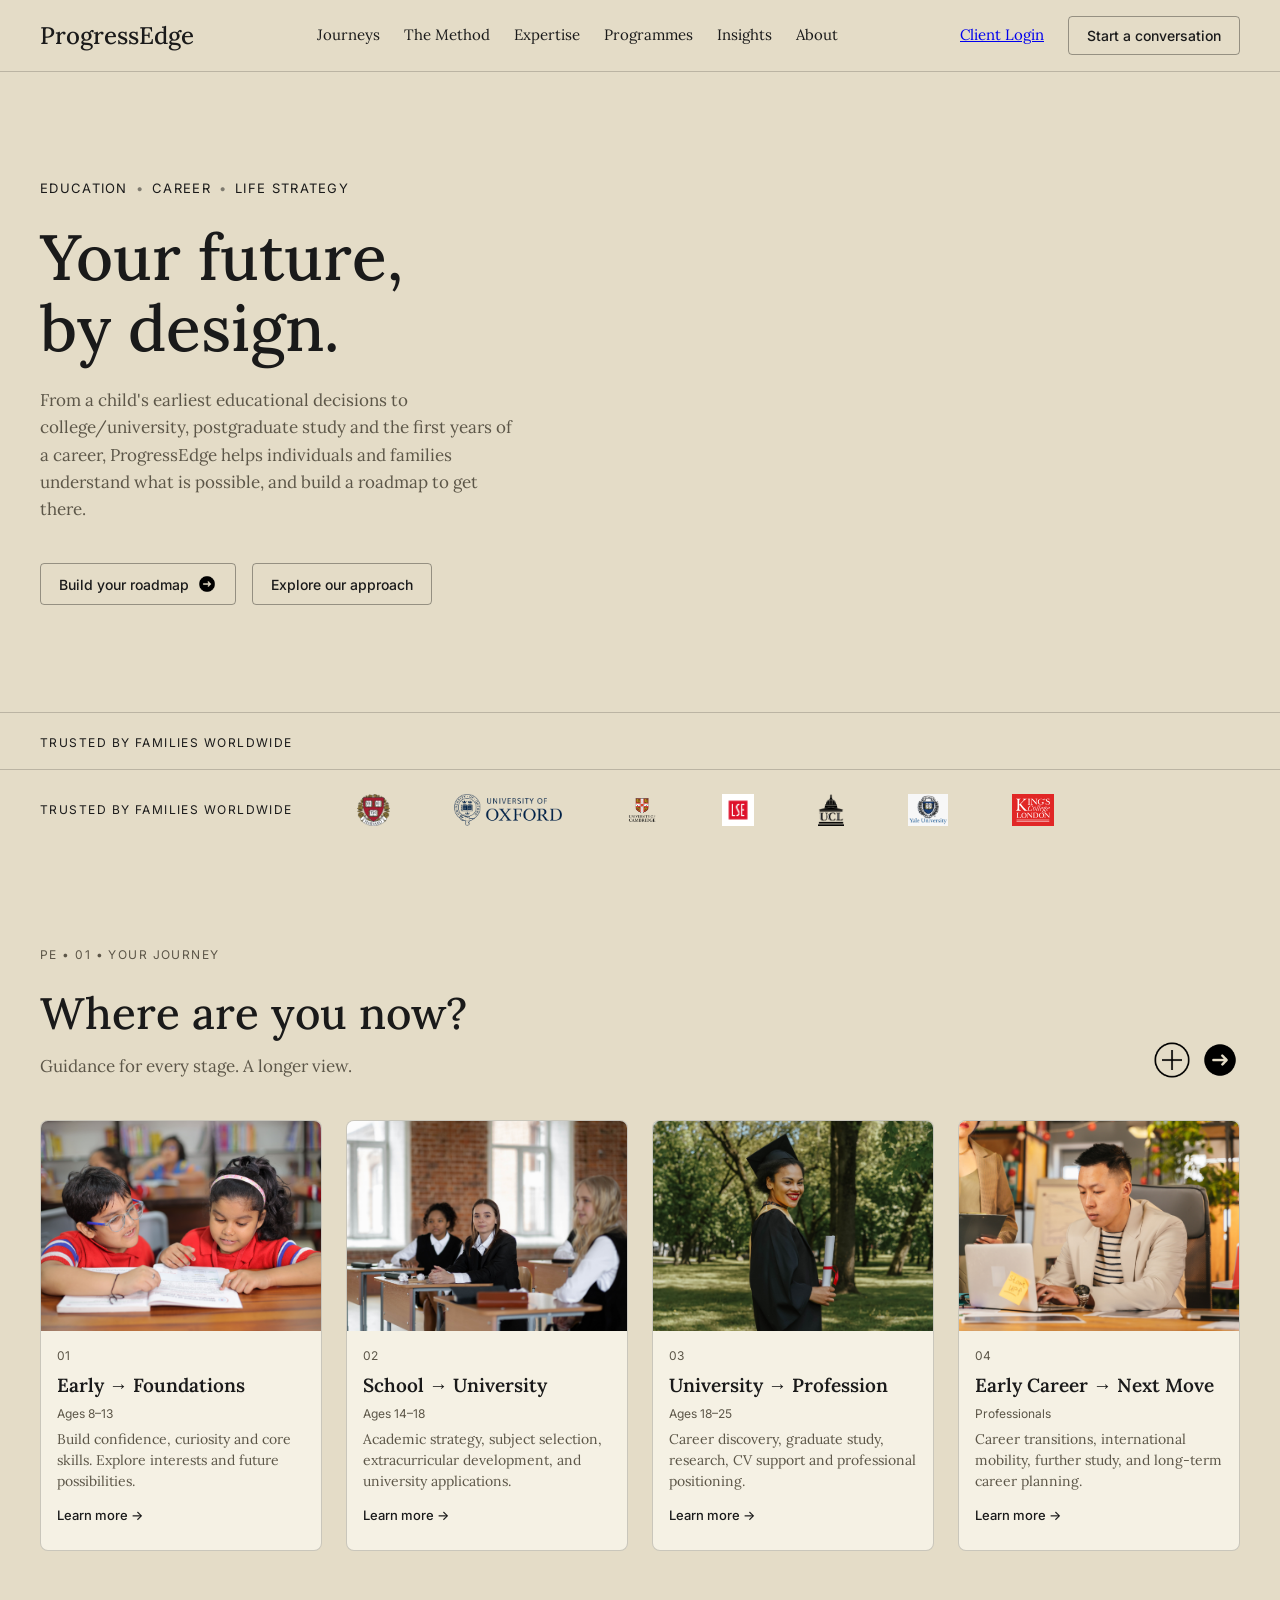
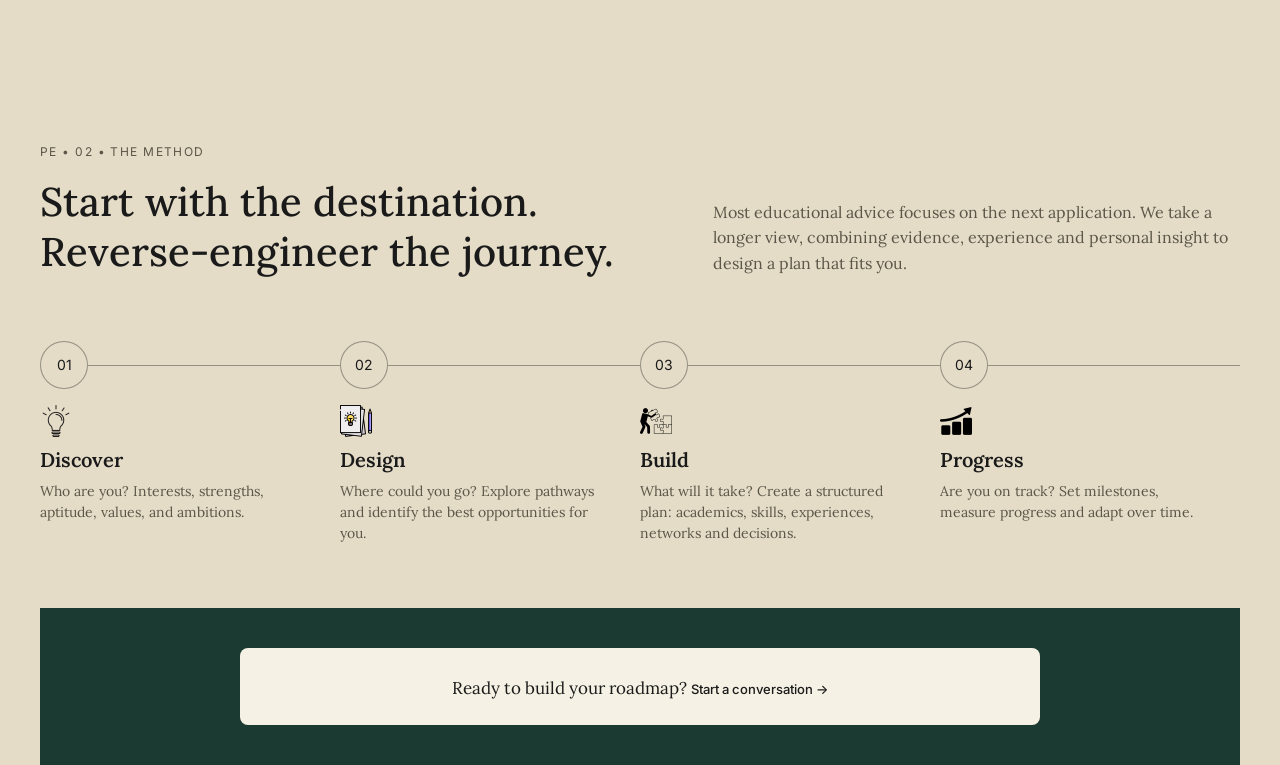
==== progressedge-site/index.html @ c58be289 "Initial commit - ProgressEdge site" ====
<!DOCTYPE html>
<html lang="en">
<head>
<meta charset="UTF-8">
<meta name="viewport" content="width=device-width, initial-scale=1.0">
<title>ProgressEdge — Your Future, By Design</title>
<link rel="preconnect" href="https://fonts.googleapis.com">
<link rel="preconnect" href="https://fonts.gstatic.com" crossorigin>
<link href="https://fonts.googleapis.com/css2?family=Lora:ital,wght@0,400;0,500;0,600;1,400&family=Inter:wght@400;500;600&display=swap" rel="stylesheet">
<link rel="stylesheet" href="css/style.css">
</head>
<body>

  <!-- NAV -->
  <header class="nav">
    <a href="index.html" class="nav__logo" style="text-decoration:none;color:inherit;">ProgressEdge</a>
    <ul class="nav__links">
      <li><a href="pages/journeys.html">Journeys</a></li>
      <li><a href="pages/the-method.html">The Method</a></li>
      <li><a href="pages/expertise.html">Expertise</a></li>
      <li><a href="pages/programmes.html">Programmes</a></li>
      <li><a href="pages/insights.html">Insights</a></li>
      <li><a href="pages/about.html">About</a></li>
    </ul>
    <div class="nav__right">
      <a href="#">Client Login</a>
      <button class="btn">Start a conversation</button>
    </div>
  </header>

  <!-- HERO -->
  <section class="hero">
    <div class="hero__content">
      <div class="hero__eyebrow">
        <span>EDUCATION</span><span class="dot">•</span>
        <span>CAREER</span><span class="dot">•</span>
        <span>LIFE STRATEGY</span>
      </div>
      <h1 class="hero__title">Your future,<br>by design.</h1>
      <p class="hero__desc">
        From a child's earliest educational decisions to college/university,
        postgraduate study and the first years of a career, ProgressEdge
        helps individuals and families understand what is possible, and
        build a roadmap to get there.
      </p>
      <div class="hero__actions">
        <button class="btn">Build your roadmap <img src="images/arrow-right.png" alt="" class="btn__arrow-icon"></button>
        <button class="btn">Explore our approach</button>
      </div>
    </div>
    <div class="hero__image"></div>
  </section>

  <div class="hero__footer">
    <span class="label">TRUSTED BY FAMILIES WORLDWIDE</span>
  </div>

  <!-- TRUSTED BY / LOGOS -->
  <section class="logos">
    <span class="label" style="white-space:nowrap;">TRUSTED BY FAMILIES WORLDWIDE</span>
    <img src="images/logos/harvard_logo.svg.webp" alt="Harvard">
    <img src="images/logos/oxford_logo.webp" alt="Oxford">
    <img src="images/logos/cambridge_logo.webp" alt="Cambridge">
    <img src="images/logos/lse_logo.jpeg" alt="LSE">
    <img src="images/logos/ucl_logo.png" alt="UCL">
    <img src="images/logos/yale_logo_transparent.png" alt="Yale">
    <img src="images/logos/kcl_logo.svg" alt="KCL">
  </section>

  <!-- JOURNEY / WHERE ARE YOU NOW -->
  <section class="journey">
    <div class="journey__header">
      <div>
        <div class="journey__eyebrow">PE • 01 • YOUR JOURNEY</div>
        <h2 class="journey__title">Where are you now?</h2>
        <p class="journey__subtitle">Guidance for every stage. A longer view.</p>
      </div>
      <div class="journey__nav-icons">
        <button class="icon-circle icon-circle--img"><img src="images/circle.png" alt="Expand"></button>
        <button class="icon-circle icon-circle--img"><img src="images/arrow-right.png" alt="Next"></button>
      </div>
    </div>

    <div class="journey__grid">
      <div class="journey-card">
        <div class="journey-card__image" style="background-image:url('images/early_stage.jpg');"></div>
        <div class="journey-card__body">
          <span class="journey-card__num">01</span>
          <div class="journey-card__title">Early → Foundations</div>
          <span class="journey-card__stage">Ages 8–13</span>
          <p class="journey-card__desc">Build confidence, curiosity and core skills. Explore interests and future possibilities.</p>
          <a href="#" class="journey-card__link">Learn more →</a>
        </div>
      </div>

      <div class="journey-card">
        <div class="journey-card__image" style="background-image:url('images/high_school_university.jpg');"></div>
        <div class="journey-card__body">
          <span class="journey-card__num">02</span>
          <div class="journey-card__title">School → University</div>
          <span class="journey-card__stage">Ages 14–18</span>
          <p class="journey-card__desc">Academic strategy, subject selection, extracurricular development, and university applications.</p>
          <a href="#" class="journey-card__link">Learn more →</a>
        </div>
      </div>

      <div class="journey-card">
        <div class="journey-card__image" style="background-image:url('images/graduate.jpg');"></div>
        <div class="journey-card__body">
          <span class="journey-card__num">03</span>
          <div class="journey-card__title">University → Profession</div>
          <span class="journey-card__stage">Ages 18–25</span>
          <p class="journey-card__desc">Career discovery, graduate study, research, CV support and professional positioning.</p>
          <a href="#" class="journey-card__link">Learn more →</a>
        </div>
      </div>

      <div class="journey-card">
        <div class="journey-card__image" style="background-image:url('images/early_professional.jpg');"></div>
        <div class="journey-card__body">
          <span class="journey-card__num">04</span>
          <div class="journey-card__title">Early Career → Next Move</div>
          <span class="journey-card__stage">Professionals</span>
          <p class="journey-card__desc">Career transitions, international mobility, further study, and long-term career planning.</p>
          <a href="#" class="journey-card__link">Learn more →</a>
        </div>
      </div>
    </div>
  </section>

  <!-- THE METHOD -->
  <section class="method">
    <div class="method__intro">
      <div>
        <div class="journey__eyebrow">PE • 02 • THE METHOD</div>
        <h2 class="method__title">Start with the destination.<br>Reverse-engineer the journey.</h2>
      </div>
      <p class="method__desc">
        Most educational advice focuses on the next application.
        We take a longer view, combining evidence, experience and
        personal insight to design a plan that fits you.
      </p>
    </div>

    <div class="method__steps">
      <div class="step-connector"></div>

      <div class="method-step">
        <div class="method-step__num">01</div>
       <img class="method-step__icon-img" src="images/discover.png" alt="Discover icon">
        <div class="method-step__title">Discover</div>
        <p class="method-step__desc">Who are you? Interests, strengths, aptitude, values, and ambitions.</p>
      </div>

      <div class="method-step">
        <div class="method-step__num">02</div>
       <img class="method-step__icon-img" src="images/design.png" alt="Design icon">
        <div class="method-step__title">Design</div>
        <p class="method-step__desc">Where could you go? Explore pathways and identify the best opportunities for you.</p>
      </div>

      <div class="method-step">
        <div class="method-step__num">03</div>
        <img class="method-step__icon-img" src="images/build.png" alt="Build icon">
        <div class="method-step__title">Build</div>
        <p class="method-step__desc">What will it take? Create a structured plan: academics, skills, experiences, networks and decisions.</p>
      </div>

      <div class="method-step">
        <div class="method-step__num">04</div>
        <img class="method-step__icon-img" src="images/progress.png" alt="Progress icon">
        <div class="method-step__title">Progress</div>
        <p class="method-step__desc">Are you on track? Set milestones, measure progress and adapt over time.</p>
      </div>
    </div>

    <div class="method__cta">
      <div class="method__cta-inner">
        Ready to build your roadmap? <a href="#" class="journey-card__link" style="justify-content:center;">Start a conversation →</a>
      </div>
    </div>
  </section>

</body>
</html>
---- progressedge-site/css/style.css ----
/* ===========================
     DESIGN SYSTEM / VARIABLES
     =========================== */
  :root {
    /* Colors */
    --color-bg: #E4DCC7;
    --color-bg-alt: #DDD3B8;
    --color-card: #F5F1E4;
    --color-text: #1A1A1A;
    --color-text-muted: #5C5648;
    --color-accent-dark: #1B3A32;
    --color-border: rgba(0, 0, 0, 0.18);
    --color-border-strong: rgba(0, 0, 0, 0.35);

    /* Typography */
    --font-serif: 'Lora', Georgia, serif;
    --font-sans: 'Inter', -apple-system, sans-serif;

    /* Spacing scale */
    --space-1: 8px;
    --space-2: 16px;
    --space-3: 24px;
    --space-4: 40px;
    --space-5: 64px;
    --space-6: 96px;

    /* Radius */
    --radius-sm: 4px;
    --radius-md: 8px;

    /* Max width */
    --container-max: 1360px;
  }

  * { box-sizing: border-box; margin: 0; padding: 0; }

  body {
    font-family: var(--font-serif);
    background: var(--color-bg);
    color: var(--color-text);
    line-height: 1.5;
  }

  img { max-width: 100%; display: block; }

  .container {
    max-width: var(--container-max);
    margin: 0 auto;
    padding: 0 var(--space-4);
  }

  .label {
    font-family: var(--font-sans);
    font-size: 12px;
    letter-spacing: 0.12em;
    text-transform: uppercase;
    color: var(--color-text);
  }

  /* ===========================
     NAV
     =========================== */
  .nav {
    display: flex;
    align-items: center;
    justify-content: space-between;
    padding: var(--space-2) var(--space-4);
    border-bottom: 1px solid var(--color-border);
  }

  .nav__logo {
    font-family: var(--font-serif);
    font-size: 24px;
    font-weight: 500;
  }

  .nav__links {
    display: flex;
    gap: var(--space-3);
    list-style: none;
    font-family: var(--font-serif);
    font-size: 15px;
  }

  .nav__links a {
    color: var(--color-text);
    text-decoration: none;
  }

  .nav__links a:hover { opacity: 0.6; }

  .nav__right {
    display: flex;
    align-items: center;
    gap: var(--space-3);
    font-family: var(--font-serif);
    font-size: 15px;
  }

  .btn {
    font-family: var(--font-sans);
    font-size: 14px;
    font-weight: 500;
    border: 1px solid var(--color-border-strong);
    background: transparent;
    padding: 10px 18px;
    border-radius: var(--radius-sm);
    cursor: pointer;
    color: var(--color-text);
    display: inline-flex;
    align-items: center;
    gap: 8px;
    white-space: nowrap;
  }

  .btn:hover { background: rgba(0,0,0,0.05); }

  .btn--icon-circle {
    width: 20px;
    height: 20px;
    border-radius: 50%;
    background: var(--color-text);
    color: var(--color-bg);
    display: inline-flex;
    align-items: center;
    justify-content: center;
    font-size: 11px;
  }

  .btn__arrow-icon {
    width: 20px;
    height: 20px;
  }

  /* ===========================
     HERO
     =========================== */
  .hero {
    display: grid;
    grid-template-columns: 1fr 1fr;
    min-height: 640px;
  }

  .hero__content {
    padding: var(--space-5) var(--space-4);
    display: flex;
    flex-direction: column;
    justify-content: center;
    gap: var(--space-3);
  }

  .hero__eyebrow {
    display: flex;
    gap: var(--space-1);
    align-items: center;
    font-family: var(--font-sans);
    font-size: 13px;
    letter-spacing: 0.1em;
    text-transform: uppercase;
  }

  .hero__eyebrow .dot { opacity: 0.5; }

  .hero__title {
    font-size: clamp(40px, 5vw, 72px);
    font-weight: 500;
    line-height: 1.1;
  }

  .hero__desc {
    font-family: var(--font-serif);
    font-size: 17px;
    color: var(--color-text-muted);
    max-width: 480px;
    line-height: 1.6;
  }

  .hero__actions {
    display: flex;
    gap: var(--space-2);
    margin-top: var(--space-2);
  }

  .hero__image {
    background-size: cover;
    background-position: center;
    background-image: url('images/homepage_img.jpg');
  }

  .hero__footer {
    border-top: 1px solid var(--color-border);
    padding: var(--space-2) var(--space-4);
  }

  /* ===========================
     TRUSTED BY / LOGOS
     =========================== */
  .logos {
    border-top: 1px solid var(--color-border);
    padding: var(--space-3) var(--space-4);
    display: flex;
    align-items: center;
    gap: var(--space-5);
    flex-wrap: wrap;
  }

  .logos img {
    height: 32px;
    width: auto;
    object-fit: contain;
  }

  /* ===========================
     JOURNEY SECTION
     =========================== */
  .journey {
    padding: var(--space-6) var(--space-4);
  }

  .journey__header {
    display: flex;
    justify-content: space-between;
    align-items: flex-end;
    margin-bottom: var(--space-4);
    gap: var(--space-3);
    flex-wrap: wrap;
  }

  .journey__eyebrow {
    font-family: var(--font-sans);
    font-size: 12px;
    letter-spacing: 0.12em;
    text-transform: uppercase;
    color: var(--color-text-muted);
    margin-bottom: var(--space-2);
  }

  .journey__title {
    font-size: clamp(32px, 4vw, 44px);
    font-weight: 500;
  }

  .journey__subtitle {
    font-size: 17px;
    color: var(--color-text-muted);
    margin-top: var(--space-1);
  }

  .journey__nav-icons {
    display: flex;
    gap: var(--space-1);
  }

  .icon-circle {
    width: 40px;
    height: 40px;
    border-radius: 50%;
    border: 1px solid var(--color-border-strong);
    display: flex;
    align-items: center;
    justify-content: center;
    cursor: pointer;
    font-size: 16px;
    background: transparent;
  }

  .icon-circle:hover { background: rgba(0,0,0,0.05); }

  .icon-circle--img {
    border: none;
    padding: 0;
  }

  .icon-circle--img img {
    width: 40px;
    height: 40px;
  }

  .journey__grid {
    display: grid;
    grid-template-columns: repeat(4, 1fr);
    gap: var(--space-3);
  }

  .journey-card {
    background: var(--color-card);
    border: 1px solid var(--color-border);
    border-radius: var(--radius-md);
    overflow: hidden;
    display: flex;
    flex-direction: column;
  }

  .journey-card__image {
    aspect-ratio: 4/3;
    background-size: cover;
    background-position: center;
  }

  .journey-card__body {
    padding: var(--space-2) var(--space-2) var(--space-3);
    display: flex;
    flex-direction: column;
    gap: 6px;
    flex: 1;
  }

  .journey-card__num {
    font-family: var(--font-sans);
    font-size: 12px;
    color: var(--color-text-muted);
  }

  .journey-card__title {
    font-size: 19px;
    font-weight: 600;
    display: flex;
    align-items: center;
    gap: 8px;
    flex-wrap: wrap;
  }

  .journey-card__stage {
    font-family: var(--font-sans);
    font-size: 12px;
    color: var(--color-text-muted);
  }

  .journey-card__desc {
    font-family: var(--font-serif);
    font-size: 14px;
    color: var(--color-text-muted);
    line-height: 1.5;
    flex: 1;
  }

  .journey-card__link {
    font-family: var(--font-sans);
    font-size: 13px;
    font-weight: 500;
    display: inline-flex;
    align-items: center;
    gap: 6px;
    color: var(--color-text);
    text-decoration: none;
    margin-top: var(--space-1);
  }

  @media (max-width: 1000px) {
    .journey__grid { grid-template-columns: repeat(2, 1fr); }
  }

  @media (max-width: 800px) {
    .hero { grid-template-columns: 1fr; }
    .hero__image { min-height: 320px; }
    .nav__links { display: none; }
    .journey__grid { grid-template-columns: 1fr; }
    .logos { gap: var(--space-3); }
    .method__intro { grid-template-columns: 1fr; }
    .method__steps { grid-template-columns: 1fr; gap: var(--space-4); }
    .method__steps .step-connector { display: none; }
  }

  /* ===========================
     METHOD SECTION
     =========================== */
  .method {
    padding: var(--space-6) var(--space-4) 0;
  }

  .method__intro {
    display: grid;
    grid-template-columns: 1.2fr 1fr;
    gap: var(--space-4);
    align-items: end;
    margin-bottom: var(--space-5);
  }

  .method__title {
    font-size: clamp(28px, 3.5vw, 40px);
    font-weight: 500;
    line-height: 1.25;
  }

  .method__desc {
    font-family: var(--font-serif);
    font-size: 16px;
    color: var(--color-text-muted);
    line-height: 1.6;
  }

  .method__steps {
    display: grid;
    grid-template-columns: repeat(4, 1fr);
    position: relative;
  }

  .method-step {
    position: relative;
    padding-right: var(--space-3);
  }

  .step-connector {
    position: absolute;
    top: 24px;
    left: 48px;
    right: 0;
    height: 1px;
    background: var(--color-border-strong);
  }

  .method-step__num {
    width: 48px;
    height: 48px;
    border-radius: 50%;
    border: 1px solid var(--color-border-strong);
    display: flex;
    align-items: center;
    justify-content: center;
    font-family: var(--font-sans);
    font-size: 14px;
    background: var(--color-bg);
    position: relative;
    z-index: 1;
  }

  .method-step__icon {
    font-size: 28px;
    margin: var(--space-2) 0 var(--space-1);
  }

  .method-step__icon-img {
    width: 32px;
    height: 32px;
    object-fit: contain;
    margin: var(--space-2) 0 var(--space-1);
  }

  .method-step__title {
    font-size: 20px;
    font-weight: 600;
    margin-bottom: 6px;
  }

  .method-step__desc {
    font-family: var(--font-serif);
    font-size: 14px;
    color: var(--color-text-muted);
    line-height: 1.5;
  }

  .method__cta {
    background: var(--color-accent-dark);
    margin-top: var(--space-5);
    padding: var(--space-4);
    display: flex;
    justify-content: center;
  }

  .method__cta-inner {
    background: var(--color-card);
    max-width: 800px;
    width: 100%;
    padding: var(--space-3) var(--space-4);
    border-radius: var(--radius-md);
    text-align: center;
    font-family: var(--font-serif);
    font-size: 17px;
  }
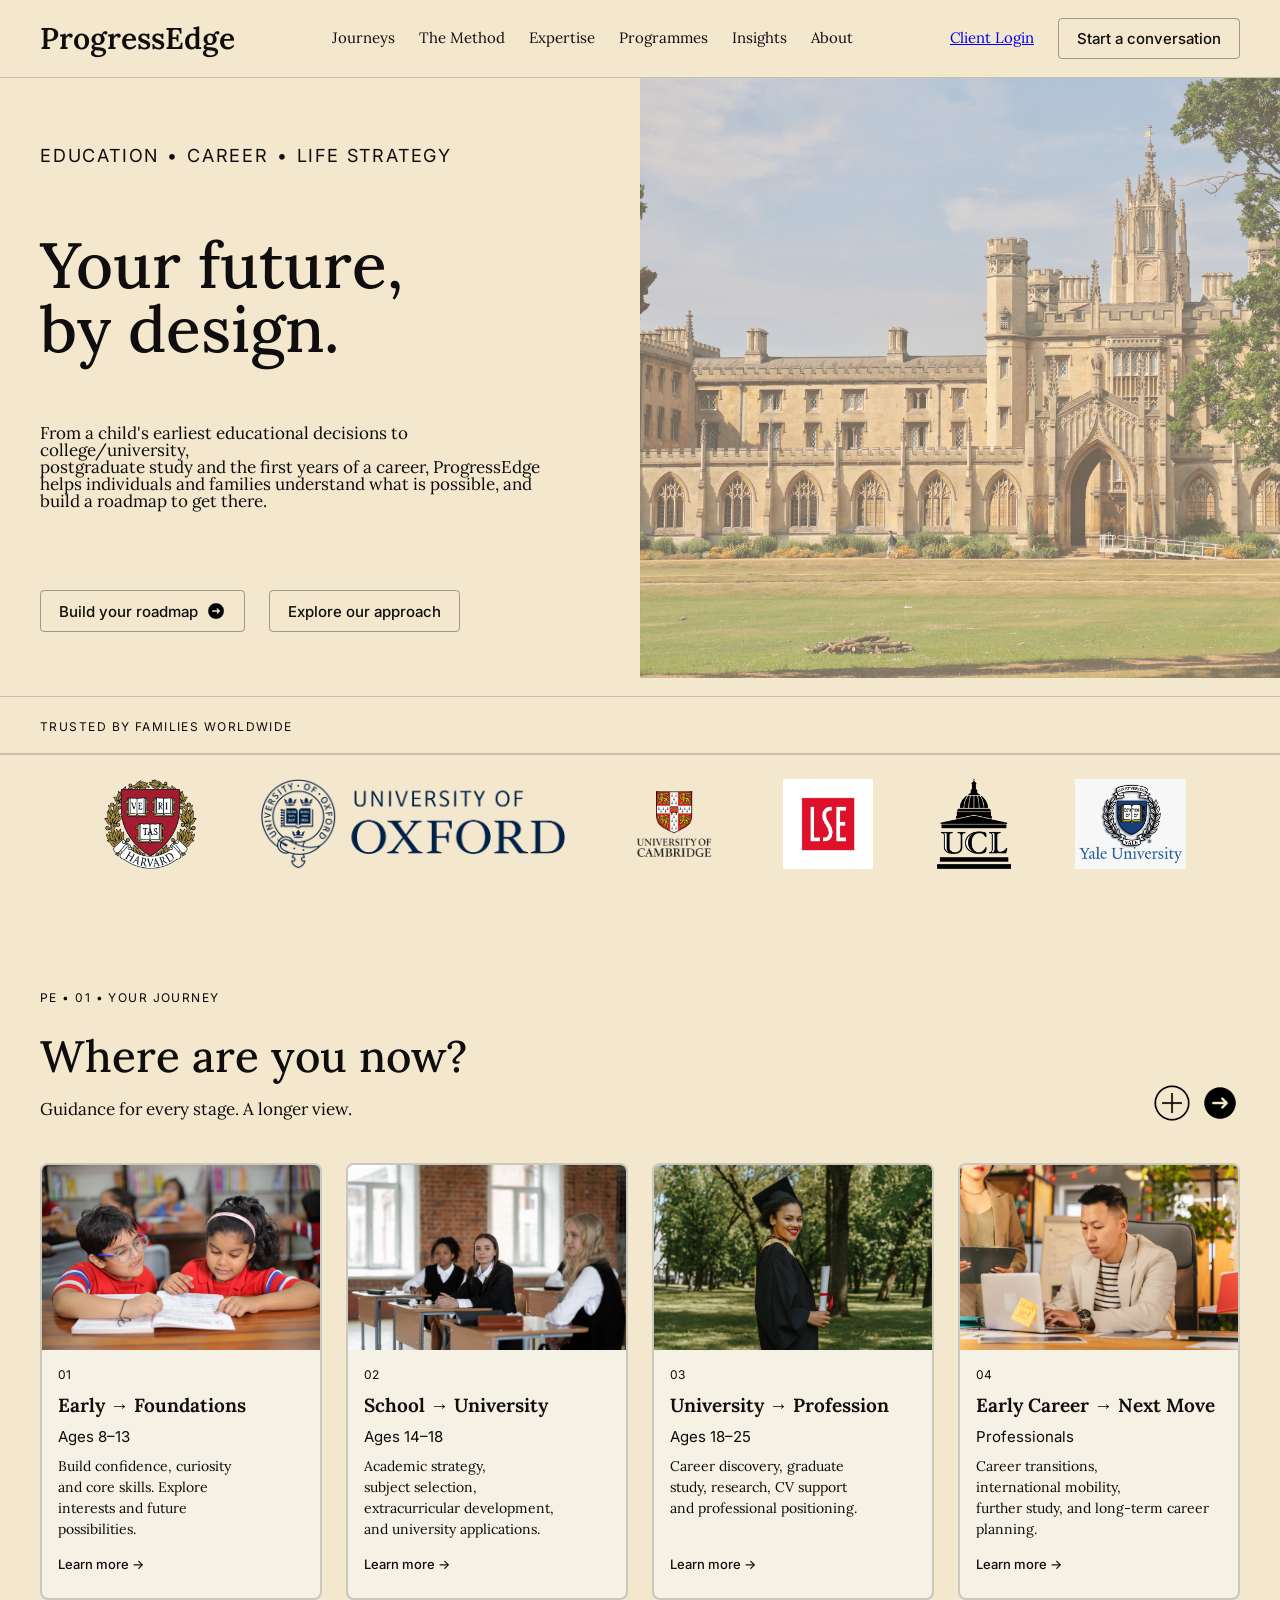
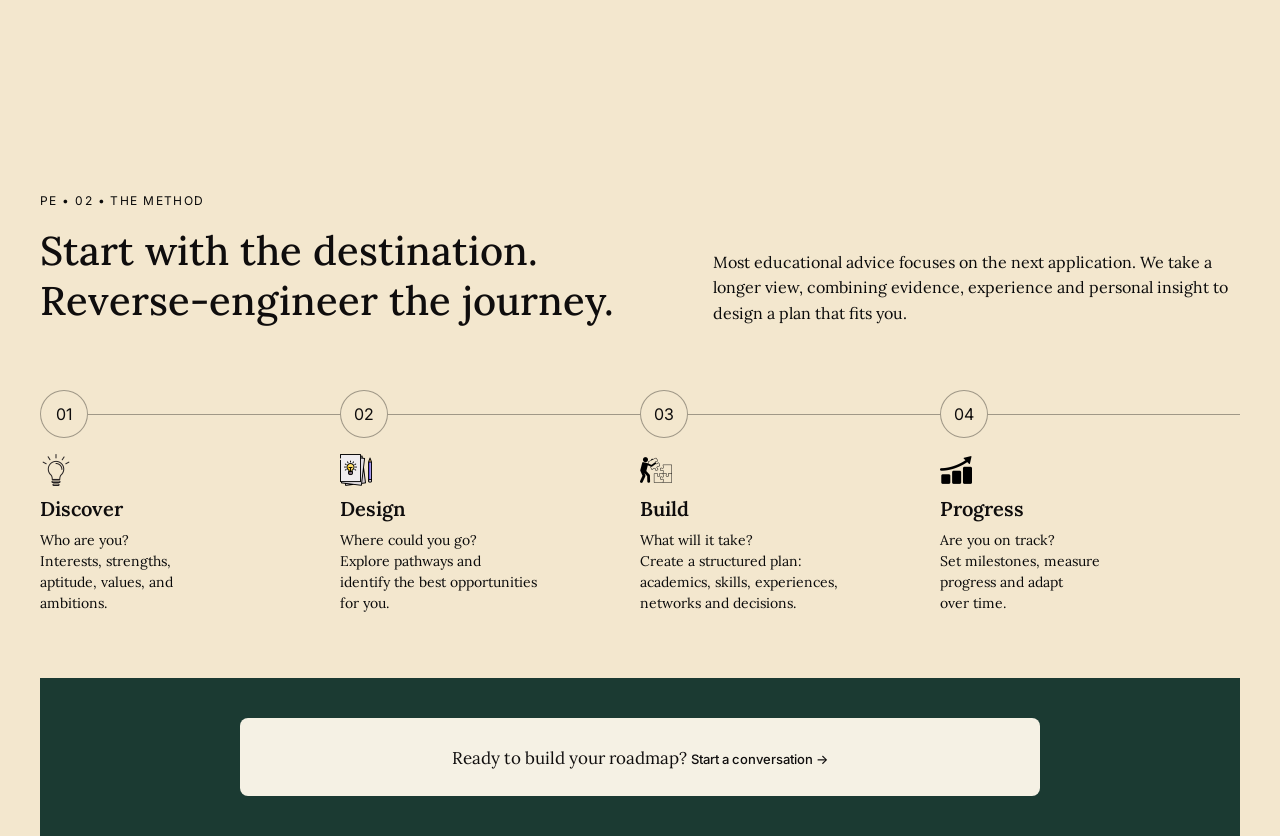
==== commit d3fe3a4b: "Fixed hero image and other updates" ====
--- a/progressedge-site/index.html
+++ b/progressedge-site/index.html
@@ -11,7 +11,6 @@
 </head>
 <body>
 
-  <!-- NAV -->
   <header class="nav">
     <a href="index.html" class="nav__logo" style="text-decoration:none;color:inherit;">ProgressEdge</a>
     <ul class="nav__links">
@@ -28,7 +27,6 @@
     </div>
   </header>
 
-  <!-- HERO -->
   <section class="hero">
     <div class="hero__content">
       <div class="hero__eyebrow">
@@ -38,9 +36,9 @@
       </div>
       <h1 class="hero__title">Your future,<br>by design.</h1>
       <p class="hero__desc">
-        From a child's earliest educational decisions to college/university,
-        postgraduate study and the first years of a career, ProgressEdge
-        helps individuals and families understand what is possible, and
+        From a child's earliest educational decisions to college/university,<br>
+        postgraduate study and the first years of a career, ProgressEdge <br>
+        helps individuals and families understand what is possible, and <br>
         build a roadmap to get there.
       </p>
       <div class="hero__actions">
@@ -55,19 +53,16 @@
     <span class="label">TRUSTED BY FAMILIES WORLDWIDE</span>
   </div>
 
-  <!-- TRUSTED BY / LOGOS -->
   <section class="logos">
-    <span class="label" style="white-space:nowrap;">TRUSTED BY FAMILIES WORLDWIDE</span>
+    <span class="label" style="white-space:nowrap;"></span>
     <img src="images/logos/harvard_logo.svg.webp" alt="Harvard">
     <img src="images/logos/oxford_logo.webp" alt="Oxford">
     <img src="images/logos/cambridge_logo.webp" alt="Cambridge">
     <img src="images/logos/lse_logo.jpeg" alt="LSE">
     <img src="images/logos/ucl_logo.png" alt="UCL">
     <img src="images/logos/yale_logo_transparent.png" alt="Yale">
-    <img src="images/logos/kcl_logo.svg" alt="KCL">
   </section>
 
-  <!-- JOURNEY / WHERE ARE YOU NOW -->
   <section class="journey">
     <div class="journey__header">
       <div>
@@ -88,7 +83,7 @@
           <span class="journey-card__num">01</span>
           <div class="journey-card__title">Early → Foundations</div>
           <span class="journey-card__stage">Ages 8–13</span>
-          <p class="journey-card__desc">Build confidence, curiosity and core skills. Explore interests and future possibilities.</p>
+          <p class="journey-card__desc">Build confidence, curiosity <br> and core skills. Explore <br> interests and future <br> possibilities.</p>
           <a href="#" class="journey-card__link">Learn more →</a>
         </div>
       </div>
@@ -99,7 +94,7 @@
           <span class="journey-card__num">02</span>
           <div class="journey-card__title">School → University</div>
           <span class="journey-card__stage">Ages 14–18</span>
-          <p class="journey-card__desc">Academic strategy, subject selection, extracurricular development, and university applications.</p>
+          <p class="journey-card__desc">Academic strategy, <br> subject selection, <br> extracurricular development, <br> and university applications.</p>
           <a href="#" class="journey-card__link">Learn more →</a>
         </div>
       </div>
@@ -110,7 +105,7 @@
           <span class="journey-card__num">03</span>
           <div class="journey-card__title">University → Profession</div>
           <span class="journey-card__stage">Ages 18–25</span>
-          <p class="journey-card__desc">Career discovery, graduate study, research, CV support and professional positioning.</p>
+          <p class="journey-card__desc">Career discovery, graduate <br> study, research, CV support <br> and professional positioning.</p>
           <a href="#" class="journey-card__link">Learn more →</a>
         </div>
       </div>
@@ -121,14 +116,14 @@
           <span class="journey-card__num">04</span>
           <div class="journey-card__title">Early Career → Next Move</div>
           <span class="journey-card__stage">Professionals</span>
-          <p class="journey-card__desc">Career transitions, international mobility, further study, and long-term career planning.</p>
+          <p class="journey-card__desc">Career transitions, <br> international mobility, <br> further study, and long-term career <br> planning.</p>
           <a href="#" class="journey-card__link">Learn more →</a>
         </div>
       </div>
     </div>
   </section>
 
-  <!-- THE METHOD -->
+  
   <section class="method">
     <div class="method__intro">
       <div>
@@ -149,28 +144,28 @@
         <div class="method-step__num">01</div>
        <img class="method-step__icon-img" src="images/discover.png" alt="Discover icon">
         <div class="method-step__title">Discover</div>
-        <p class="method-step__desc">Who are you? Interests, strengths, aptitude, values, and ambitions.</p>
+        <p class="method-step__desc">Who are you?<br> Interests, strengths,<br> aptitude, values, and <br> ambitions.</p>
       </div>
 
       <div class="method-step">
         <div class="method-step__num">02</div>
        <img class="method-step__icon-img" src="images/design.png" alt="Design icon">
         <div class="method-step__title">Design</div>
-        <p class="method-step__desc">Where could you go? Explore pathways and identify the best opportunities for you.</p>
+        <p class="method-step__desc">Where could you go? <br> Explore pathways and <br> identify the best opportunities <br> for you.</p>
       </div>
 
       <div class="method-step">
         <div class="method-step__num">03</div>
         <img class="method-step__icon-img" src="images/build.png" alt="Build icon">
         <div class="method-step__title">Build</div>
-        <p class="method-step__desc">What will it take? Create a structured plan: academics, skills, experiences, networks and decisions.</p>
+        <p class="method-step__desc">What will it take? <br> Create a structured plan: <br> academics, skills, experiences, <br> networks and decisions.</p>
       </div>
 
       <div class="method-step">
         <div class="method-step__num">04</div>
         <img class="method-step__icon-img" src="images/progress.png" alt="Progress icon">
         <div class="method-step__title">Progress</div>
-        <p class="method-step__desc">Are you on track? Set milestones, measure progress and adapt over time.</p>
+        <p class="method-step__desc">Are you on track? <br> Set milestones, measure <br> progress and adapt <br> over time.</p>
       </div>
     </div>
 
--- a/progressedge-site/css/style.css
+++ b/progressedge-site/css/style.css
@@ -3,14 +3,14 @@
      =========================== */
   :root {
     /* Colors */
-    --color-bg: #E4DCC7;
-    --color-bg-alt: #DDD3B8;
+    --color-bg: #f3e7ce;
+    --color-bg-alt: #f3e7ce;
     --color-card: #F5F1E4;
-    --color-text: #1A1A1A;
-    --color-text-muted: #5C5648;
+    --color-text: #0f0d0d;
+    --color-text-muted: #0a0a0a;
     --color-accent-dark: #1B3A32;
-    --color-border: rgba(0, 0, 0, 0.18);
-    --color-border-strong: rgba(0, 0, 0, 0.35);
+    --color-border: rgba(7, 7, 7, 0.18);
+    --color-border-strong: rgba(5, 5, 5, 0.35);
 
     /* Typography */
     --font-serif: 'Lora', Georgia, serif;
@@ -70,8 +70,8 @@
 
   .nav__logo {
     font-family: var(--font-serif);
-    font-size: 24px;
-    font-weight: 500;
+    font-size: 30px;
+    font-weight: 600;
   }
 
   .nav__links {
@@ -87,7 +87,7 @@
     text-decoration: none;
   }
 
-  .nav__links a:hover { opacity: 0.6; }
+  .nav__links a:hover { opacity: 0.8; }
 
   .nav__right {
     display: flex;
@@ -99,7 +99,7 @@
 
   .btn {
     font-family: var(--font-sans);
-    font-size: 14px;
+    font-size:15px;
     font-weight: 500;
     border: 1px solid var(--color-border-strong);
     background: transparent;
@@ -113,7 +113,7 @@
     white-space: nowrap;
   }
 
-  .btn:hover { background: rgba(0,0,0,0.05); }
+  .btn:hover { background: rgba(8, 8, 8, 0.05); }
 
   .btn--icon-circle {
     width: 20px;
@@ -138,15 +138,16 @@
   .hero {
     display: grid;
     grid-template-columns: 1fr 1fr;
-    min-height: 640px;
+    min-height: 500px;
+    
   }
 
   .hero__content {
     padding: var(--space-5) var(--space-4);
     display: flex;
     flex-direction: column;
-    justify-content: center;
-    gap: var(--space-3);
+    justify-content: left;
+    gap: var(--space-5);
   }
 
   .hero__eyebrow {
@@ -154,49 +155,56 @@
     gap: var(--space-1);
     align-items: center;
     font-family: var(--font-sans);
-    font-size: 13px;
+    font-size: 18px;
     letter-spacing: 0.1em;
     text-transform: uppercase;
   }
 
-  .hero__eyebrow .dot { opacity: 0.5; }
+  .hero__eyebrow .dot { opacity: 1.2; }
+  
 
   .hero__title {
     font-size: clamp(40px, 5vw, 72px);
     font-weight: 500;
-    line-height: 1.1;
+    line-height: 1.0;
+    width: fit-content;
   }
 
   .hero__desc {
     font-family: var(--font-serif);
     font-size: 17px;
     color: var(--color-text-muted);
-    max-width: 480px;
-    line-height: 1.6;
+    max-width: 500px;
+    line-height: 1.0;
   }
 
   .hero__actions {
     display: flex;
-    gap: var(--space-2);
+    gap: var(--space-3);
     margin-top: var(--space-2);
   }
 
   .hero__image {
     background-size: cover;
-    background-position: center;
-    background-image: url('images/homepage_img.jpg');
+    background-position: left;
+    background-image: url(../images/homepage_img.jpg);
+    opacity: 0.6;
+    height: 600px;
+    width: 100%;
+    
   }
 
   .hero__footer {
     border-top: 1px solid var(--color-border);
     padding: var(--space-2) var(--space-4);
+
   }
 
   /* ===========================
      TRUSTED BY / LOGOS
      =========================== */
   .logos {
-    border-top: 1px solid var(--color-border);
+    border-top: 2px solid var(--color-border);
     padding: var(--space-3) var(--space-4);
     display: flex;
     align-items: center;
@@ -205,9 +213,10 @@
   }
 
   .logos img {
-    height: 32px;
+    height: 90px;
     width: auto;
     object-fit: contain;
+
   }
 
   /* ===========================
@@ -255,7 +264,7 @@
     width: 40px;
     height: 40px;
     border-radius: 50%;
-    border: 1px solid var(--color-border-strong);
+    border: 3px solid var(--color-border-strong);
     display: flex;
     align-items: center;
     justify-content: center;
@@ -284,7 +293,7 @@
 
   .journey-card {
     background: var(--color-card);
-    border: 1px solid var(--color-border);
+    border: 2px solid var(--color-border);
     border-radius: var(--radius-md);
     overflow: hidden;
     display: flex;
@@ -292,7 +301,7 @@
   }
 
   .journey-card__image {
-    aspect-ratio: 4/3;
+    aspect-ratio: 3/2;
     background-size: cover;
     background-position: center;
   }
@@ -301,7 +310,7 @@
     padding: var(--space-2) var(--space-2) var(--space-3);
     display: flex;
     flex-direction: column;
-    gap: 6px;
+    gap: 7px;
     flex: 1;
   }
 
@@ -313,7 +322,7 @@
 
   .journey-card__title {
     font-size: 19px;
-    font-weight: 600;
+    font-weight: 650;
     display: flex;
     align-items: center;
     gap: 8px;
@@ -322,7 +331,7 @@
 
   .journey-card__stage {
     font-family: var(--font-sans);
-    font-size: 12px;
+    font-size: 15px;
     color: var(--color-text-muted);
   }
 
@@ -412,13 +421,13 @@
   .method-step__num {
     width: 48px;
     height: 48px;
-    border-radius: 50%;
+    border-radius: 60%;
     border: 1px solid var(--color-border-strong);
     display: flex;
     align-items: center;
     justify-content: center;
     font-family: var(--font-sans);
-    font-size: 14px;
+    font-size: 16px;
     background: var(--color-bg);
     position: relative;
     z-index: 1;
@@ -455,13 +464,14 @@
     padding: var(--space-4);
     display: flex;
     justify-content: center;
+    size-adjust: var(--color-accent-dark);
   }
 
   .method__cta-inner {
     background: var(--color-card);
     max-width: 800px;
     width: 100%;
-    padding: var(--space-3) var(--space-4);
+    padding: var(--space-3) var(--space-6);
     border-radius: var(--radius-md);
     text-align: center;
     font-family: var(--font-serif);
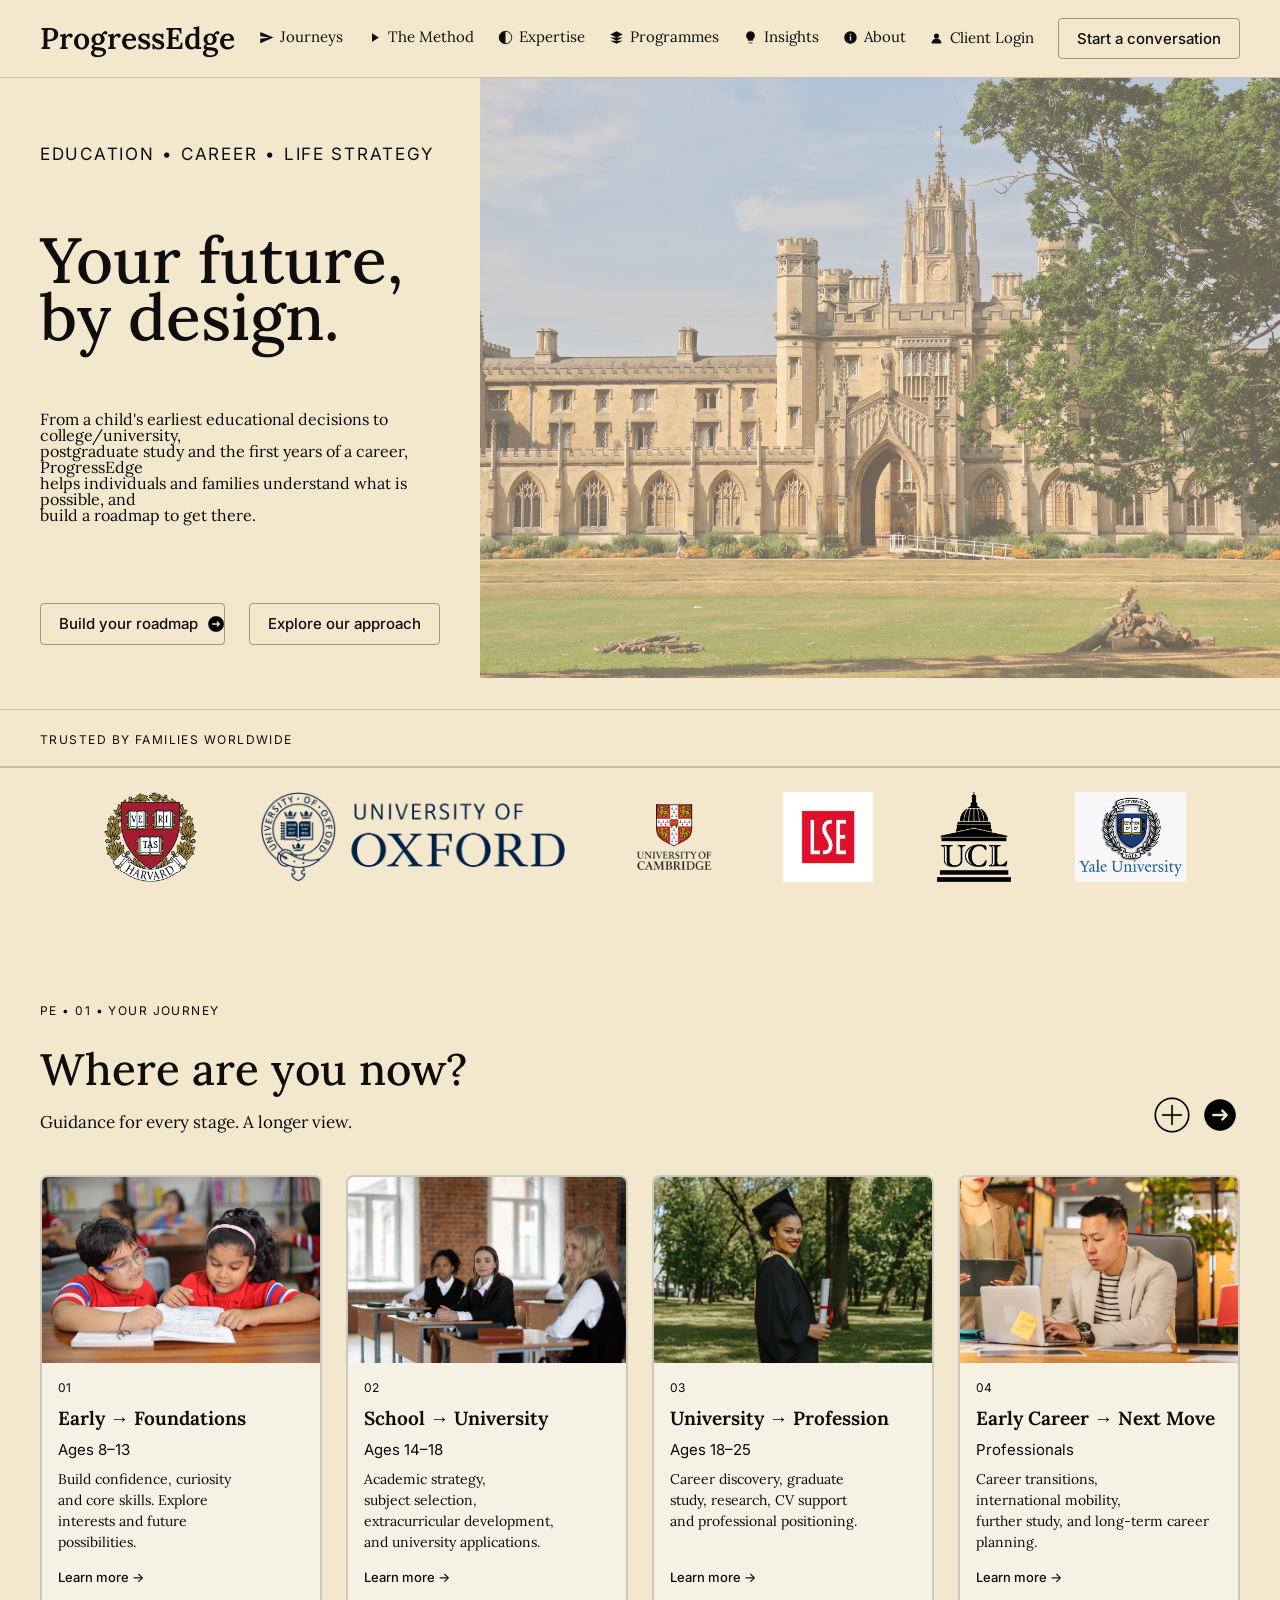
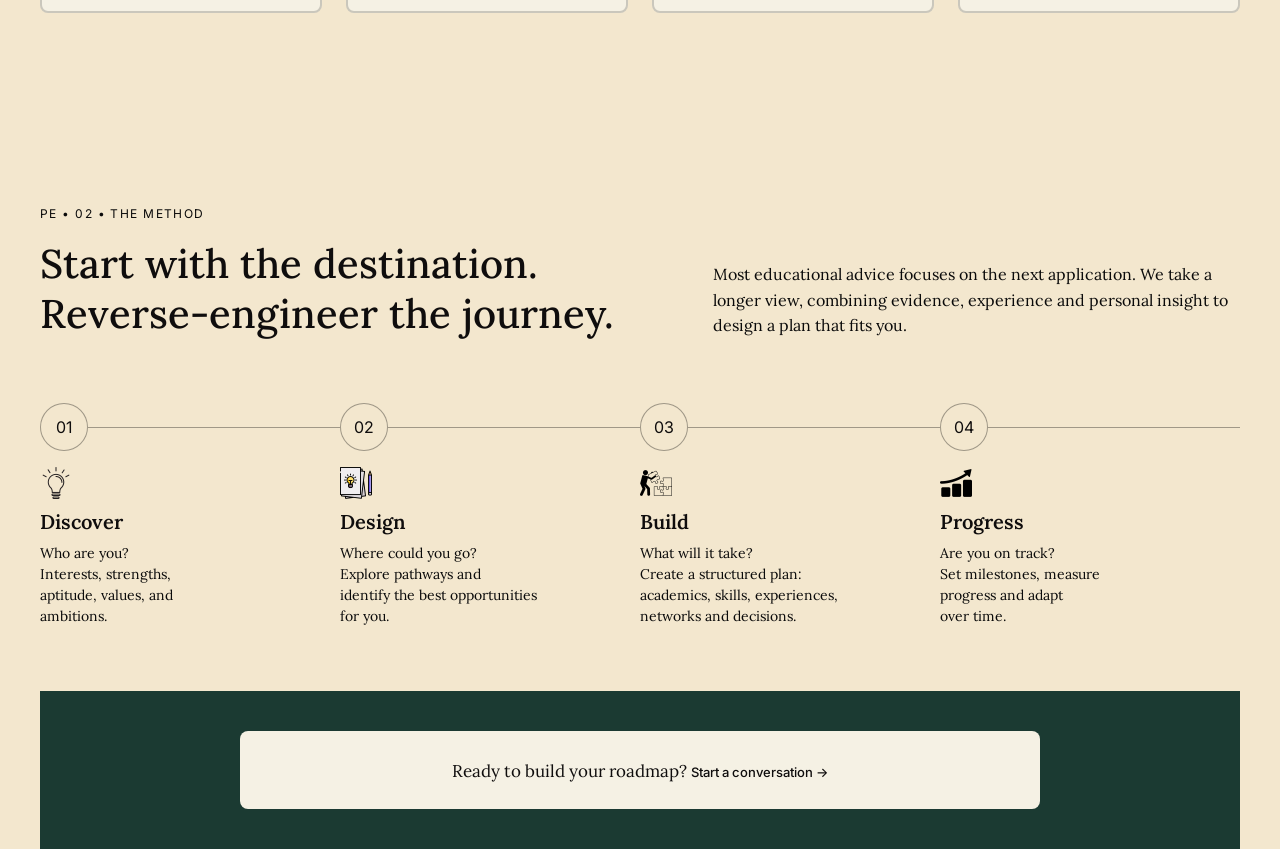
==== commit 31c19ca8: "Fixed hero image and other updates" ====
--- a/progressedge-site/index.html
+++ b/progressedge-site/index.html
@@ -13,17 +13,23 @@
 
   <header class="nav">
     <a href="index.html" class="nav__logo" style="text-decoration:none;color:inherit;">ProgressEdge</a>
-    <ul class="nav__links">
-      <li><a href="pages/journeys.html">Journeys</a></li>
-      <li><a href="pages/the-method.html">The Method</a></li>
-      <li><a href="pages/expertise.html">Expertise</a></li>
-      <li><a href="pages/programmes.html">Programmes</a></li>
-      <li><a href="pages/insights.html">Insights</a></li>
-      <li><a href="pages/about.html">About</a></li>
+    <ul class="nav__links" id="navLinks">
+      <li><a href="pages/journeys.html"><svg class="nav__icon" viewBox="0 0 24 24" fill="currentColor"><path d="M2 21l21-9L2 3v7l15 2-15 2z"/></svg>Journeys</a></li>
+      <li><a href="pages/the-method.html"><svg class="nav__icon" viewBox="0 0 24 24" fill="currentColor"><path d="M8 5v14l11-7z"/></svg>The Method</a></li>
+      <li><a href="pages/expertise.html"><svg class="nav__icon" viewBox="0 0 24 24" fill="currentColor"><path d="M12 2a10 10 0 000 20V2z"/><circle cx="12" cy="12" r="10" fill="none" stroke="currentColor" stroke-width="1.5"/></svg>Expertise</a></li>
+      <li><a href="pages/programmes.html"><svg class="nav__icon" viewBox="0 0 24 24" fill="currentColor"><path d="M12 2L2 7l10 5 10-5-10-5zM2 12l10 5 10-5M2 17l10 5 10-5"/></svg>Programmes</a></li>
+      <li><a href="pages/insights.html"><svg class="nav__icon" viewBox="0 0 24 24" fill="currentColor"><path d="M9 21h6v-1H9v1zm3-19a7 7 0 00-4 12.7V17h8v-2.3A7 7 0 0012 2z"/></svg>Insights</a></li>
+      <li><a href="pages/about.html"><svg class="nav__icon" viewBox="0 0 24 24" fill="currentColor"><circle cx="12" cy="12" r="10"/><rect x="11" y="10" width="2" height="7" fill="var(--color-bg)"/><rect x="11" y="6.5" width="2" height="2" fill="var(--color-bg)"/></svg>About</a></li>
     </ul>
     <div class="nav__right">
-      <a href="#">Client Login</a>
+      <a href="#" class="nav__login">
+        <svg class="nav__icon" viewBox="0 0 24 24" fill="currentColor"><circle cx="12" cy="8" r="4"/><path d="M4 20c0-4.4 3.6-8 8-8s8 3.6 8 8"/></svg>
+        <span class="nav__login-text">Client Login</span>
+      </a>
       <button class="btn">Start a conversation</button>
+      <button class="nav__hamburger" id="navHamburger" aria-label="Toggle menu">
+        <span></span><span></span><span></span>
+      </button>
     </div>
   </header>
 
@@ -176,5 +182,6 @@
     </div>
   </section>
 
+  <script src="js/main.js"></script>
 </body>
 </html>
--- a/progressedge-site/css/style.css
+++ b/progressedge-site/css/style.css
@@ -66,6 +66,10 @@
     justify-content: space-between;
     padding: var(--space-2) var(--space-4);
     border-bottom: 1px solid var(--color-border);
+    position: sticky;
+    top: 0;
+    z-index: 100;
+    background: var(--color-bg);
   }
 
   .nav__logo {
@@ -85,9 +89,26 @@
   .nav__links a {
     color: var(--color-text);
     text-decoration: none;
+    display: inline-flex;
+    align-items: center;
+    gap: 6px;
   }
 
   .nav__links a:hover { opacity: 0.8; }
+
+  .nav__icon {
+    width: 15px;
+    height: 15px;
+    flex-shrink: 0;
+  }
+
+  .nav__login {
+    display: inline-flex;
+    align-items: center;
+    gap: 6px;
+    color: var(--color-text);
+    text-decoration: none;
+  }
 
   .nav__right {
     display: flex;
@@ -132,14 +153,34 @@
     height: 20px;
   }
 
+  /* Hamburger button - hidden on desktop */
+  .nav__hamburger {
+    display: none;
+    flex-direction: column;
+    justify-content: center;
+    gap: 5px;
+    width: 32px;
+    height: 32px;
+    background: none;
+    border: none;
+    cursor: pointer;
+    padding: 0;
+  }
+
+  .nav__hamburger span {
+    display: block;
+    height: 2px;
+    width: 100%;
+    background: var(--color-text);
+  }
+
   /* ===========================
      HERO
      =========================== */
   .hero {
     display: grid;
-    grid-template-columns: 1fr 1fr;
-    min-height: 500px;
-    
+    grid-template-columns: 35fr 65fr;
+    min-height: 400px;
   }
 
   .hero__content {
@@ -155,24 +196,24 @@
     gap: var(--space-1);
     align-items: center;
     font-family: var(--font-sans);
-    font-size: 18px;
+    font-size: 17px;
     letter-spacing: 0.1em;
     text-transform: uppercase;
   }
 
   .hero__eyebrow .dot { opacity: 1.2; }
-  
 
   .hero__title {
     font-size: clamp(40px, 5vw, 72px);
     font-weight: 500;
-    line-height: 1.0;
+    line-height: 0.9;
+    letter-spacing: 0.5rm;
     width: fit-content;
   }
 
   .hero__desc {
     font-family: var(--font-serif);
-    font-size: 17px;
+    font-size: 16px;
     color: var(--color-text-muted);
     max-width: 500px;
     line-height: 1.0;
@@ -186,18 +227,17 @@
 
   .hero__image {
     background-size: cover;
-    background-position: left;
-    background-image: url(../images/homepage_img.jpg);
-    opacity: 0.6;
+    background-position: center;
+    background-image:url(../images/homepage_img.jpg);
     height: 600px;
     width: 100%;
+    opacity: 0.6;
     
   }
 
   .hero__footer {
     border-top: 1px solid var(--color-border);
     padding: var(--space-2) var(--space-4);
-
   }
 
   /* ===========================
@@ -216,7 +256,6 @@
     height: 90px;
     width: auto;
     object-fit: contain;
-
   }
 
   /* ===========================
@@ -353,21 +392,6 @@
     color: var(--color-text);
     text-decoration: none;
     margin-top: var(--space-1);
-  }
-
-  @media (max-width: 1000px) {
-    .journey__grid { grid-template-columns: repeat(2, 1fr); }
-  }
-
-  @media (max-width: 800px) {
-    .hero { grid-template-columns: 1fr; }
-    .hero__image { min-height: 320px; }
-    .nav__links { display: none; }
-    .journey__grid { grid-template-columns: 1fr; }
-    .logos { gap: var(--space-3); }
-    .method__intro { grid-template-columns: 1fr; }
-    .method__steps { grid-template-columns: 1fr; gap: var(--space-4); }
-    .method__steps .step-connector { display: none; }
   }
 
   /* ===========================
@@ -421,7 +445,7 @@
   .method-step__num {
     width: 48px;
     height: 48px;
-    border-radius: 60%;
+    border-radius: 50%;
     border: 1px solid var(--color-border-strong);
     display: flex;
     align-items: center;
@@ -464,7 +488,6 @@
     padding: var(--space-4);
     display: flex;
     justify-content: center;
-    size-adjust: var(--color-accent-dark);
   }
 
   .method__cta-inner {
@@ -476,4 +499,71 @@
     text-align: center;
     font-family: var(--font-serif);
     font-size: 17px;
+  }
+
+  /* ===========================
+     RESPONSIVE
+     =========================== */
+  @media (max-width: 1000px) {
+    .journey__grid { grid-template-columns: repeat(2, 1fr); }
+  }
+
+  @media (max-width: 800px) {
+    .hero { grid-template-columns: 1fr; }
+    .hero__image { min-height: 280px; height: auto; order: -1; }
+    .hero__content { padding: var(--space-4) var(--space-3); gap: var(--space-3); }
+    .journey__grid { grid-template-columns: 1fr; }
+    .logos { gap: var(--space-3); padding: var(--space-3); }
+    .logos img { height: 48px; }
+    .method__intro { grid-template-columns: 1fr; }
+    .method__steps { grid-template-columns: 1fr; gap: var(--space-4); }
+    .method__steps .step-connector { display: none; }
+    .journey { padding: var(--space-4) var(--space-3); }
+    .method { padding: var(--space-4) var(--space-3) 0; }
+    .nav { padding: var(--space-2) var(--space-3); }
+
+    /* Hamburger nav */
+    .nav__hamburger { display: flex; }
+
+    .nav__links {
+      display: none;
+      position: absolute;
+      top: 100%;
+      left: 0;
+      right: 0;
+      background: var(--color-bg);
+      flex-direction: column;
+      gap: 0;
+      border-bottom: 1px solid var(--color-border);
+      z-index: 50;
+    }
+
+    .nav__links.is-open {
+      display: flex;
+    }
+
+    .nav__links li {
+      border-top: 1px solid var(--color-border);
+    }
+
+    .nav__links a {
+      display: flex;
+      padding: var(--space-2) var(--space-3);
+    }
+
+    .nav__right span.nav__login-text,
+    .nav__right .nav__login {
+      display: none;
+    }
+  }
+
+  @media (max-width: 480px) {
+    .hero__title { font-size: 34px; line-height: 1.1; }
+    .hero__desc { font-size: 15px; line-height: 1.5; }
+    .hero__actions { flex-direction: column; align-items: stretch; }
+    .journey__title { font-size: 28px; }
+    .nav__right { gap: var(--space-1); }
+    .btn { padding: 8px 12px; font-size: 13px; }
+    .method-step { padding-right: 0; }
+    .method__cta-inner { font-size: 15px; padding: var(--space-3) var(--space-2); }
   }
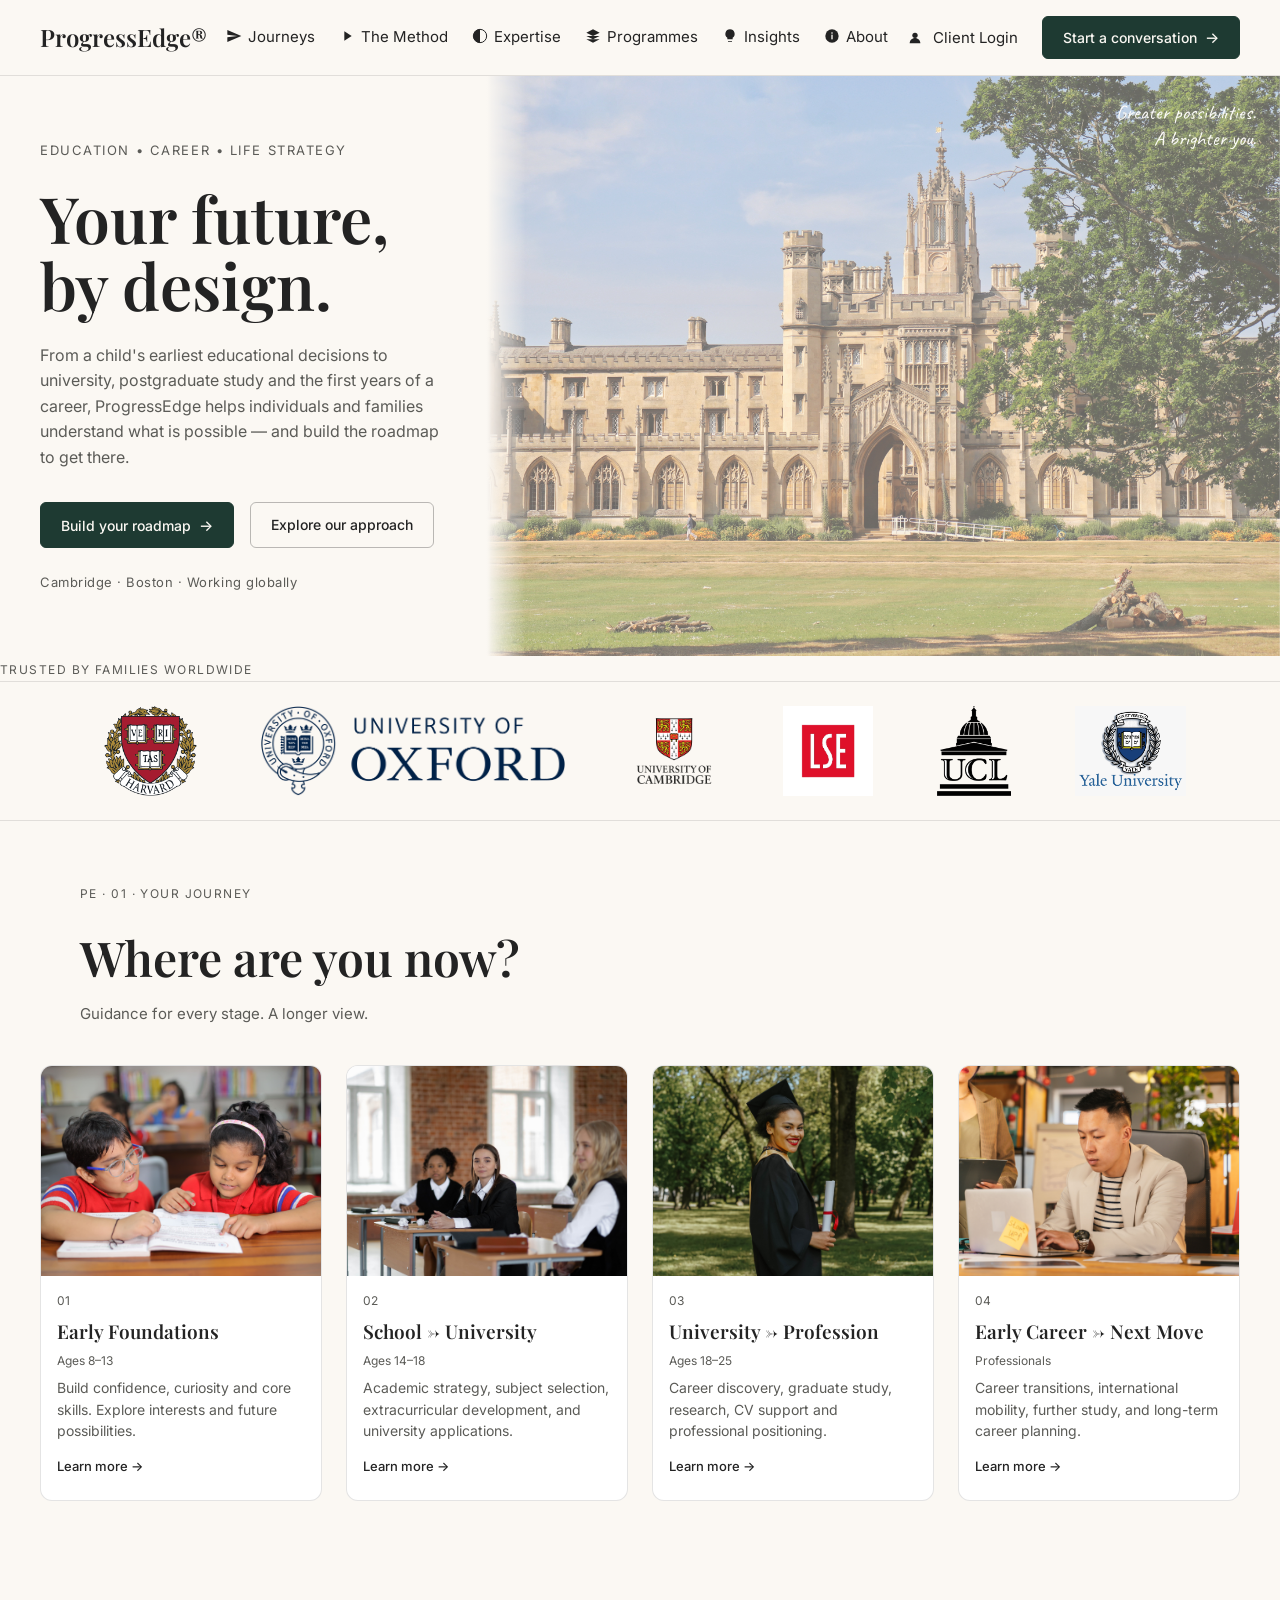
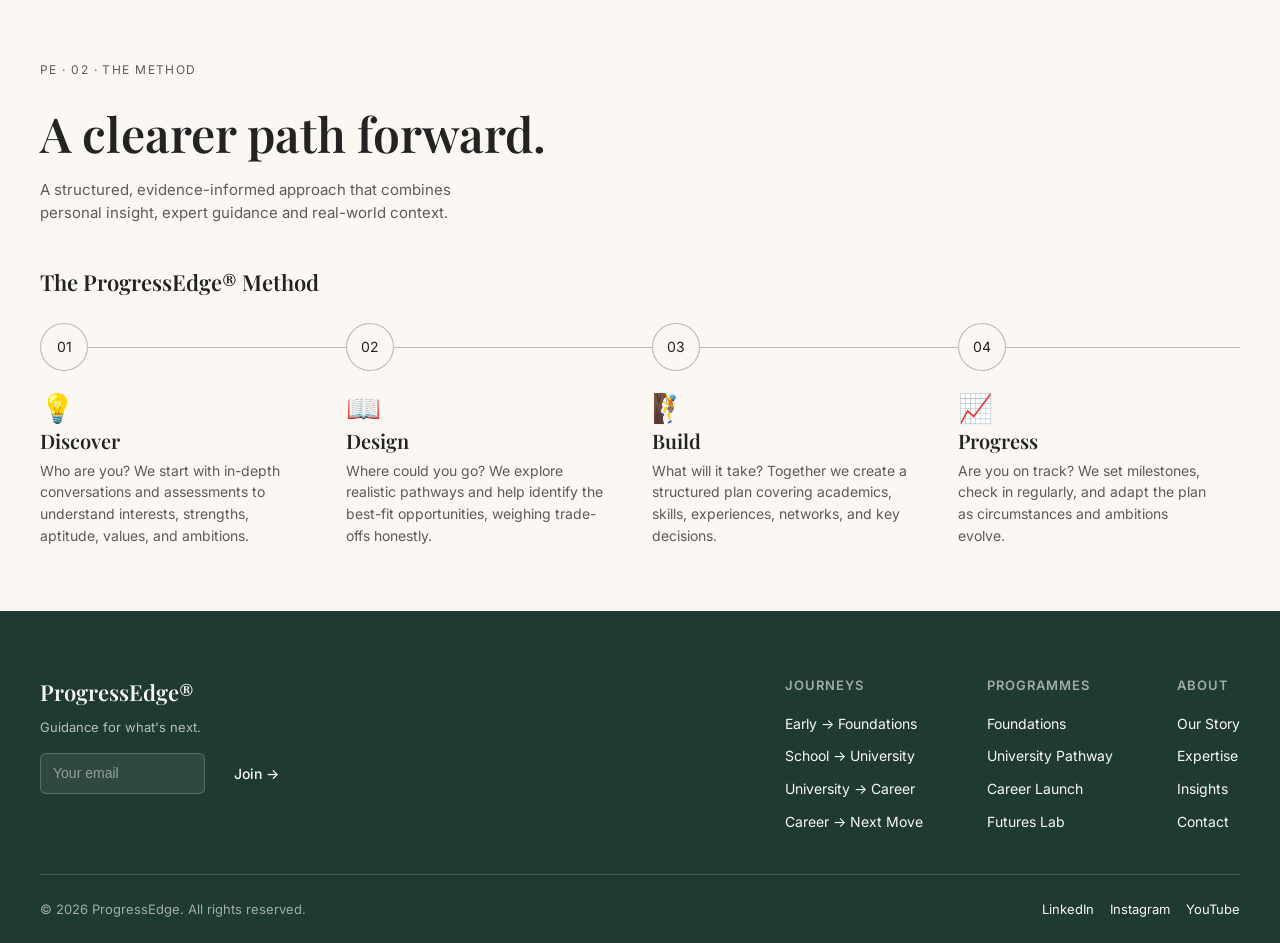
==== commit a678ea3a: "Add nav icons, hero image blend, client login handler" ====
--- a/progressedge-site/index.html
+++ b/progressedge-site/index.html
@@ -6,15 +6,15 @@
 <title>ProgressEdge — Your Future, By Design</title>
 <link rel="preconnect" href="https://fonts.googleapis.com">
 <link rel="preconnect" href="https://fonts.gstatic.com" crossorigin>
-<link href="https://fonts.googleapis.com/css2?family=Lora:ital,wght@0,400;0,500;0,600;1,400&family=Inter:wght@400;500;600&display=swap" rel="stylesheet">
+<link href="https://fonts.googleapis.com/css2?family=Playfair+Display:wght@500;600;700&family=Inter:wght@400;500;600&family=Caveat:wght@500&display=swap" rel="stylesheet">
 <link rel="stylesheet" href="css/style.css">
 </head>
 <body>
 
   <header class="nav">
-    <a href="index.html" class="nav__logo" style="text-decoration:none;color:inherit;">ProgressEdge</a>
-    <ul class="nav__links" id="navLinks">
-      <li><a href="pages/journeys.html"><svg class="nav__icon" viewBox="0 0 24 24" fill="currentColor"><path d="M2 21l21-9L2 3v7l15 2-15 2z"/></svg>Journeys</a></li>
+    <a href="index.html" class="nav__logo">ProgressEdge®</a>
+     <ul class="nav__links" id="navLinks">
+      <li><a href="journeys.html"><svg class="nav__icon" viewBox="0 0 24 24" fill="currentColor"><path d="M2 21l21-9L2 3v7l15 2-15 2z"/></svg>Journeys</a></li>
       <li><a href="pages/the-method.html"><svg class="nav__icon" viewBox="0 0 24 24" fill="currentColor"><path d="M8 5v14l11-7z"/></svg>The Method</a></li>
       <li><a href="pages/expertise.html"><svg class="nav__icon" viewBox="0 0 24 24" fill="currentColor"><path d="M12 2a10 10 0 000 20V2z"/><circle cx="12" cy="12" r="10" fill="none" stroke="currentColor" stroke-width="1.5"/></svg>Expertise</a></li>
       <li><a href="pages/programmes.html"><svg class="nav__icon" viewBox="0 0 24 24" fill="currentColor"><path d="M12 2L2 7l10 5 10-5-10-5zM2 12l10 5 10-5M2 17l10 5 10-5"/></svg>Programmes</a></li>
@@ -22,44 +22,42 @@
       <li><a href="pages/about.html"><svg class="nav__icon" viewBox="0 0 24 24" fill="currentColor"><circle cx="12" cy="12" r="10"/><rect x="11" y="10" width="2" height="7" fill="var(--color-bg)"/><rect x="11" y="6.5" width="2" height="2" fill="var(--color-bg)"/></svg>About</a></li>
     </ul>
     <div class="nav__right">
-      <a href="#" class="nav__login">
-        <svg class="nav__icon" viewBox="0 0 24 24" fill="currentColor"><circle cx="12" cy="8" r="4"/><path d="M4 20c0-4.4 3.6-8 8-8s8 3.6 8 8"/></svg>
-        <span class="nav__login-text">Client Login</span>
-      </a>
-      <button class="btn">Start a conversation</button>
-      <button class="nav__hamburger" id="navHamburger" aria-label="Toggle menu">
-        <span></span><span></span><span></span>
-      </button>
-    </div>
+  <a href="#" class="nav__login" id="clientLoginLink">
+    <svg class="nav__icon" viewBox="0 0 24 24" fill="currentColor"><circle cx="12" cy="8" r="4"/><path d="M4 20c0-4.4 3.6-8 8-8s8 3.6 8 8"/></svg>
+    <span class="nav__login-text">Client Login</span>
+  </a>
+
+  <button class="btn btn--primary" data-open-modal>Start a conversation <span class="btn__arrow">→</span></button>
+  <button class="nav__hamburger" id="navHamburger" aria-label="Toggle menu"><span></span><span></span><span></span></button>
+</div>
   </header>
 
   <section class="hero">
     <div class="hero__content">
-      <div class="hero__eyebrow">
-        <span>EDUCATION</span><span class="dot">•</span>
-        <span>CAREER</span><span class="dot">•</span>
-        <span>LIFE STRATEGY</span>
-      </div>
+      <div class="hero__eyebrow">Education • Career • Life Strategy</div>
       <h1 class="hero__title">Your future,<br>by design.</h1>
       <p class="hero__desc">
-        From a child's earliest educational decisions to college/university,<br>
-        postgraduate study and the first years of a career, ProgressEdge <br>
-        helps individuals and families understand what is possible, and <br>
-        build a roadmap to get there.
+        From a child's earliest educational decisions to university, postgraduate
+        study and the first years of a career, ProgressEdge helps individuals and
+        families understand what is possible — and build the roadmap to get there.
       </p>
       <div class="hero__actions">
-        <button class="btn">Build your roadmap <img src="images/arrow-right.png" alt="" class="btn__arrow-icon"></button>
-        <button class="btn">Explore our approach</button>
-      </div>
-    </div>
-    <div class="hero__image"></div>
-  </section>
-
-  <div class="hero__footer">
+        <button class="btn btn--primary" data-open-modal>Build your roadmap <span class="btn__arrow">→</span></button>
+        <a href="pages/the-method.html" class="btn">Explore our approach</a>
+      </div>
+      <div class="hero__locations">Cambridge · Boston · Working globally</div>
+    </div>
+    <div class="hero__image-wrap">
+      <div class="hero__image" style="background-image: linear-gradient(to right, var(--color-bg), transparent 5%), url('images/homepage_img.jpg');"></div>
+      <div class="hero__caption handwritten" style="color:#fff;">Greater possibilities.<br>A brighter you.</div>
+    </div>
+  </section>
+
+   <div class="hero__footer">
     <span class="label">TRUSTED BY FAMILIES WORLDWIDE</span>
   </div>
 
-  <section class="logos">
+   <section class="logos">
     <span class="label" style="white-space:nowrap;"></span>
     <img src="images/logos/harvard_logo.svg.webp" alt="Harvard">
     <img src="images/logos/oxford_logo.webp" alt="Oxford">
@@ -69,118 +67,200 @@
     <img src="images/logos/yale_logo_transparent.png" alt="Yale">
   </section>
 
-  <section class="journey">
-    <div class="journey__header">
+
+  <section class="section">
+    <div class="page-header" style="padding-top:0;">
       <div>
-        <div class="journey__eyebrow">PE • 01 • YOUR JOURNEY</div>
-        <h2 class="journey__title">Where are you now?</h2>
-        <p class="journey__subtitle">Guidance for every stage. A longer view.</p>
-      </div>
-      <div class="journey__nav-icons">
-        <button class="icon-circle icon-circle--img"><img src="images/circle.png" alt="Expand"></button>
-        <button class="icon-circle icon-circle--img"><img src="images/arrow-right.png" alt="Next"></button>
-      </div>
-    </div>
-
-    <div class="journey__grid">
-      <div class="journey-card">
-        <div class="journey-card__image" style="background-image:url('images/early_stage.jpg');"></div>
-        <div class="journey-card__body">
-          <span class="journey-card__num">01</span>
-          <div class="journey-card__title">Early → Foundations</div>
-          <span class="journey-card__stage">Ages 8–13</span>
-          <p class="journey-card__desc">Build confidence, curiosity <br> and core skills. Explore <br> interests and future <br> possibilities.</p>
-          <a href="#" class="journey-card__link">Learn more →</a>
-        </div>
-      </div>
-
-      <div class="journey-card">
-        <div class="journey-card__image" style="background-image:url('images/high_school_university.jpg');"></div>
-        <div class="journey-card__body">
-          <span class="journey-card__num">02</span>
-          <div class="journey-card__title">School → University</div>
-          <span class="journey-card__stage">Ages 14–18</span>
-          <p class="journey-card__desc">Academic strategy, <br> subject selection, <br> extracurricular development, <br> and university applications.</p>
-          <a href="#" class="journey-card__link">Learn more →</a>
-        </div>
-      </div>
-
-      <div class="journey-card">
-        <div class="journey-card__image" style="background-image:url('images/graduate.jpg');"></div>
-        <div class="journey-card__body">
-          <span class="journey-card__num">03</span>
-          <div class="journey-card__title">University → Profession</div>
-          <span class="journey-card__stage">Ages 18–25</span>
-          <p class="journey-card__desc">Career discovery, graduate <br> study, research, CV support <br> and professional positioning.</p>
-          <a href="#" class="journey-card__link">Learn more →</a>
-        </div>
-      </div>
-
-      <div class="journey-card">
-        <div class="journey-card__image" style="background-image:url('images/early_professional.jpg');"></div>
-        <div class="journey-card__body">
-          <span class="journey-card__num">04</span>
-          <div class="journey-card__title">Early Career → Next Move</div>
-          <span class="journey-card__stage">Professionals</span>
-          <p class="journey-card__desc">Career transitions, <br> international mobility, <br> further study, and long-term career <br> planning.</p>
-          <a href="#" class="journey-card__link">Learn more →</a>
-        </div>
-      </div>
-    </div>
-  </section>
-
+        <div class="page-header__eyebrow">PE · 01 · YOUR JOURNEY</div>
+        <h2 class="page-header__title">Where are you now?</h2>
+        <p class="page-header__sub">Guidance for every stage. A longer view.</p>
+      </div>
+    </div>
+
+    <div class="grid-4">
+      <div class="card">
+        <div class="card__image" style="background-image:url('images/early_stage.jpg');"></div>
+        <div class="card__body">
+          <span class="card__num">01</span>
+          <div class="card__title">Early Foundations</div>
+          <span class="card__stage">Ages 8–13</span>
+          <p class="card__desc">Build confidence, curiosity and core skills. Explore interests and future possibilities.</p>
+          <a href="pages/journeys.html" class="card__link">Learn more →</a>
+        </div>
+      </div>
+      <div class="card">
+        <div class="card__image" style="background-image:url('images/high_school_university.jpg');"></div>
+        <div class="card__body">
+          <span class="card__num">02</span>
+          <div class="card__title">School → University</div>
+          <span class="card__stage">Ages 14–18</span>
+          <p class="card__desc">Academic strategy, subject selection, extracurricular development, and university applications.</p>
+          <a href="pages/journeys.html" class="card__link">Learn more →</a>
+        </div>
+      </div>
+      <div class="card">
+        <div class="card__image" style="background-image:url('images/graduate.jpg');"></div>
+        <div class="card__body">
+          <span class="card__num">03</span>
+          <div class="card__title">University → Profession</div>
+          <span class="card__stage">Ages 18–25</span>
+          <p class="card__desc">Career discovery, graduate study, research, CV support and professional positioning.</p>
+          <a href="pages/journeys.html" class="card__link">Learn more →</a>
+        </div>
+      </div>
+      <div class="card">
+        <div class="card__image" style="background-image:url('images/early_professional.jpg');"></div>
+        <div class="card__body">
+          <span class="card__num">04</span>
+          <div class="card__title">Early Career → Next Move</div>
+          <span class="card__stage">Professionals</span>
+          <p class="card__desc">Career transitions, international mobility, further study, and long-term career planning.</p>
+          <a href="pages/journeys.html" class="card__link">Learn more →</a>
+        </div>
+      </div>
+    </div>
+  </section>
   
-  <section class="method">
-    <div class="method__intro">
-      <div>
-        <div class="journey__eyebrow">PE • 02 • THE METHOD</div>
-        <h2 class="method__title">Start with the destination.<br>Reverse-engineer the journey.</h2>
-      </div>
-      <p class="method__desc">
-        Most educational advice focuses on the next application.
-        We take a longer view, combining evidence, experience and
-        personal insight to design a plan that fits you.
-      </p>
-    </div>
-
-    <div class="method__steps">
+  <section class="page-header">
+    <div>
+      <div class="page-header__eyebrow">PE · 02 · THE METHOD</div>
+      <h1 class="page-header__title">A clearer path forward.</h1>
+      <p class="page-header__sub">A structured, evidence-informed approach that combines personal insight, expert guidance and real-world context.</p>
+    </div>
+  </section>
+
+  <section class="section" style="padding-top:0;">
+    <h2 style="font-size:22px; margin-bottom: var(--space-3);">The ProgressEdge® Method</h2>
+    <div class="method-steps">
       <div class="step-connector"></div>
-
       <div class="method-step">
         <div class="method-step__num">01</div>
-       <img class="method-step__icon-img" src="images/discover.png" alt="Discover icon">
+        <span class="method-step__icon" style="font-size:28px; display:block; margin: var(--space-2) 0 var(--space-1);">💡</span>
         <div class="method-step__title">Discover</div>
-        <p class="method-step__desc">Who are you?<br> Interests, strengths,<br> aptitude, values, and <br> ambitions.</p>
-      </div>
-
+        <p class="method-step__desc">Who are you? We start with in-depth conversations and assessments to understand interests, strengths, aptitude, values, and ambitions.</p>
+      </div>
       <div class="method-step">
         <div class="method-step__num">02</div>
-       <img class="method-step__icon-img" src="images/design.png" alt="Design icon">
+        <span class="method-step__icon" style="font-size:28px; display:block; margin: var(--space-2) 0 var(--space-1);">📖</span>
         <div class="method-step__title">Design</div>
-        <p class="method-step__desc">Where could you go? <br> Explore pathways and <br> identify the best opportunities <br> for you.</p>
-      </div>
-
+        <p class="method-step__desc">Where could you go? We explore realistic pathways and help identify the best-fit opportunities, weighing trade-offs honestly.</p>
+      </div>
       <div class="method-step">
         <div class="method-step__num">03</div>
-        <img class="method-step__icon-img" src="images/build.png" alt="Build icon">
+        <span class="method-step__icon" style="font-size:28px; display:block; margin: var(--space-2) 0 var(--space-1);">🧗</span>
         <div class="method-step__title">Build</div>
-        <p class="method-step__desc">What will it take? <br> Create a structured plan: <br> academics, skills, experiences, <br> networks and decisions.</p>
-      </div>
-
+        <p class="method-step__desc">What will it take? Together we create a structured plan covering academics, skills, experiences, networks, and key decisions.</p>
+      </div>
       <div class="method-step">
         <div class="method-step__num">04</div>
-        <img class="method-step__icon-img" src="images/progress.png" alt="Progress icon">
+        <span class="method-step__icon" style="font-size:28px; display:block; margin: var(--space-2) 0 var(--space-1);">📈</span>
         <div class="method-step__title">Progress</div>
-        <p class="method-step__desc">Are you on track? <br> Set milestones, measure <br> progress and adapt <br> over time.</p>
-      </div>
-    </div>
-
-    <div class="method__cta">
-      <div class="method__cta-inner">
-        Ready to build your roadmap? <a href="#" class="journey-card__link" style="justify-content:center;">Start a conversation →</a>
-      </div>
-    </div>
-  </section>
+        <p class="method-step__desc">Are you on track? We set milestones, check in regularly, and adapt the plan as circumstances and ambitions evolve.</p>
+      </div>
+    </div>
+  </section>
+
+  <footer class="footer">
+    <div class="footer__top">
+      <div class="footer__brand">
+        <div class="footer__logo">ProgressEdge®</div>
+        <p class="footer__tagline">Guidance for what's next.</p>
+        <div class="footer__newsletter">
+          <input type="email" placeholder="Your email">
+          <button class="btn btn--primary" type="button">Join →</button>
+        </div>
+      </div>
+      <div class="footer__cols">
+        <div class="footer__col">
+          <h4>Journeys</h4>
+          <ul>
+            <li><a href="./pages/journeys.html">Early → Foundations</a></li>
+            <li><a href="./pages/journeys.html">School → University</a></li>
+            <li><a href="./pages/journeys.html">University → Career</a></li>
+            <li><a href="./pages/journeys.html">Career → Next Move</a></li>
+          </ul>
+        </div>
+        <div class="footer__col">
+          <h4>Programmes</h4>
+          <ul>
+            <li><a href="./pages/programmes.html">Foundations</a></li>
+            <li><a href="./pages/programmes.html">University Pathway</a></li>
+            <li><a href="./pages/programmes.html">Career Launch</a></li>
+            <li><a href="./pages/programmes.html">Futures Lab</a></li>
+          </ul>
+        </div>
+        <div class="footer__col">
+          <h4>About</h4>
+          <ul>
+            <li><a href="./pages/about.html">Our Story</a></li>
+            <li><a href="./pages/expertise.html">Expertise</a></li>
+            <li><a href="./pages/insights.html">Insights</a></li>
+            <li><a href="#">Contact</a></li>
+          </ul>
+        </div>
+      </div>
+    </div>
+    <div class="footer__bottom">
+      <span>© 2026 ProgressEdge. All rights reserved.</span>
+      <div class="footer__social">
+        <a href="#">LinkedIn</a>
+        <a href="#">Instagram</a>
+        <a href="#">YouTube</a>
+      </div>
+    </div>
+  </footer>
+
+  <!-- START A CONVERSATION MODAL -->
+  <div class="modal-overlay" id="conversationModal">
+    <div class="modal">
+      <button class="modal__close" data-close-modal aria-label="Close">✕</button>
+      <div class="modal__visual" style="background-image:url('./https://images.unsplash.com/photo-1523050854058-8df90110c9f1?q=80&w=1200');">
+        <span class="modal__visual-top">Let's talk</span>
+        <span class="modal__visual-caption">Ideas today.<br>Impact tomorrow.</span>
+      </div>
+      <form class="modal__form" id="enquiryForm">
+        <h3>Start a conversation.</h3>
+        <p class="form-note">A no-obligation consultation to understand your goals and explore how we can support you.</p>
+        <div class="form-field">
+          <label for="enq-topic">I'm getting in touch about</label>
+          <select id="enq-topic">
+            <option>Please select an option</option>
+            <option>University admissions support</option>
+            <option>Career guidance and planning</option>
+            <option>Postgraduate study (Master's / PhD)</option>
+            <option>School and subject selection</option>
+            <option>Our programmes</option>
+            <option>General enquiry</option>
+          </select>
+        </div>
+        <div class="form-row">
+          <div class="form-field">
+            <label for="enq-first">First name *</label>
+            <input id="enq-first" type="text" required placeholder="Your first name">
+          </div>
+          <div class="form-field">
+            <label for="enq-last">Last name *</label>
+            <input id="enq-last" type="text" required placeholder="Your last name">
+          </div>
+        </div>
+        <div class="form-field">
+          <label for="enq-email">Email address *</label>
+          <input id="enq-email" type="email" required placeholder="you@example.com">
+        </div>
+        <div class="form-field">
+          <label for="enq-msg">Tell us a little more</label>
+          <textarea id="enq-msg" rows="3" placeholder="What would you like to discuss?"></textarea>
+        </div>
+        <label class="form-checkbox">
+          <input type="checkbox" required>
+          I agree to be contacted by the ProgressEdge team about my enquiry.
+        </label>
+        <button class="btn btn--primary" type="submit">Submit enquiry <span class="btn__arrow">→</span></button>
+        <p class="form-note">We aim to respond within 1–2 working days.</p>
+      </form>
+    </div>
+  </div>
+
 
   <script src="js/main.js"></script>
 </body>
--- a/progressedge-site/css/style.css
+++ b/progressedge-site/css/style.css
@@ -1,569 +1,622 @@
 /* ===========================
-     DESIGN SYSTEM / VARIABLES
-     =========================== */
-  :root {
-    /* Colors */
-    --color-bg: #f3e7ce;
-    --color-bg-alt: #f3e7ce;
-    --color-card: #F5F1E4;
-    --color-text: #0f0d0d;
-    --color-text-muted: #0a0a0a;
-    --color-accent-dark: #1B3A32;
-    --color-border: rgba(7, 7, 7, 0.18);
-    --color-border-strong: rgba(5, 5, 5, 0.35);
-
-    /* Typography */
-    --font-serif: 'Lora', Georgia, serif;
-    --font-sans: 'Inter', -apple-system, sans-serif;
-
-    /* Spacing scale */
-    --space-1: 8px;
-    --space-2: 16px;
-    --space-3: 24px;
-    --space-4: 40px;
-    --space-5: 64px;
-    --space-6: 96px;
-
-    /* Radius */
-    --radius-sm: 4px;
-    --radius-md: 8px;
-
-    /* Max width */
-    --container-max: 1360px;
+   DESIGN SYSTEM / VARIABLES
+   =========================== */
+:root {
+  /* Colors */
+  --color-ivory: #FBF8F3;
+  --color-sage: #5E7D68;
+  --color-deep-green: #1E3A32;
+  --color-charcoal: #232323;
+  --color-warm-beige: #D9C986;
+  --color-soft-blue: #C7D9EA;
+  --color-burgundy: #7C2335;
+
+  --color-bg: var(--color-ivory);
+  --color-card: #ffffff;
+  --color-text: var(--color-charcoal);
+  --color-text-muted: #5B5B57;
+  --color-border: rgba(35, 35, 35, 0.12);
+  --color-border-strong: rgba(35, 35, 35, 0.3);
+
+  /* Typography */
+  --font-heading: 'Playfair Display', Georgia, serif;
+  --font-body: 'Inter', -apple-system, sans-serif;
+
+  /* Spacing */
+  --space-1: 8px;
+  --space-2: 16px;
+  --space-3: 24px;
+  --space-4: 40px;
+  --space-5: 64px;
+  --space-6: 96px;
+
+  --radius-sm: 6px;
+  --radius-md: 12px;
+
+  --container-max: 1360px;
+}
+
+* { box-sizing: border-box; margin: 0; padding: 0; }
+
+body {
+  font-family: var(--font-body);
+  background: var(--color-bg);
+  color: var(--color-text);
+  line-height: 1.55;
+}
+
+h1, h2, h3 { font-family: var(--font-heading); font-weight: 600; }
+
+img { max-width: 100%; display: block; }
+
+.container { max-width: var(--container-max); margin: 0 auto; padding: 0 var(--space-4); }
+
+.label {
+  font-family: var(--font-body);
+  font-size: 12px;
+  letter-spacing: 0.12em;
+  text-transform: uppercase;
+  color: var(--color-text-muted);
+}
+
+.handwritten {
+  font-family: 'Caveat', cursive;
+  font-size: 22px;
+  color: var(--color-deep-green);
+  line-height: 1.3;
+}
+
+/* ===========================
+   NAV
+   =========================== */
+.nav {
+  display: flex;
+  align-items: center;
+  justify-content: space-between;
+  padding: var(--space-2) var(--space-4);
+  border-bottom: 1px solid var(--color-border);
+  position: sticky;
+  top: 0;
+  z-index: 200;
+  background: var(--color-bg);
+}
+.nav__icon {
+  width: 16px;
+  height: 16px;
+  margin-right: 6px;
+  vertical-align: -3px;
+  flex-shrink: 0;
+}
+.nav__links a {
+  display: inline-flex;
+  align-items: center;
+}
+.nav__right a:hover {
+  color: var(--color-sage);
+}
+
+.nav__logo {
+  font-family: var(--font-heading);
+  font-size: 24px;
+  font-weight: 600;
+  color: var(--color-text);
+  text-decoration: none;
+}
+
+.nav__links {
+  display: flex;
+  gap: var(--space-3);
+  list-style: none;
+  font-family: var(--font-body);
+  font-size: 15px;
+}
+
+.nav__links a {
+  color: var(--color-text);
+  text-decoration: none;
+}
+
+.nav__links a:hover { color: var(--color-sage); }
+
+.nav__right {
+  display: flex;
+  align-items: center;
+  gap: var(--space-3);
+  font-size: 15px;
+}
+
+.nav__right a { color: var(--color-text); text-decoration: none; }
+
+.nav__hamburger {
+  display: none;
+  flex-direction: column;
+  justify-content: center;
+  gap: 5px;
+  width: 32px;
+  height: 32px;
+  background: none;
+  border: none;
+  cursor: pointer;
+  padding: 0;
+}
+
+.nav__hamburger span { display: block; height: 2px; width: 100%; background: var(--color-text); }
+
+/* ===========================
+   BUTTONS
+   =========================== */
+.btn {
+  font-family: var(--font-body);
+  font-size: 14px;
+  font-weight: 500;
+  border: 1px solid var(--color-border-strong);
+  background: transparent;
+  padding: 11px 20px;
+  border-radius: var(--radius-sm);
+  cursor: pointer;
+  color: var(--color-text);
+  display: inline-flex;
+  align-items: center;
+  gap: 8px;
+  white-space: nowrap;
+  text-decoration: none;
+}
+
+.btn:hover { background: rgba(0,0,0,0.04); }
+
+.btn--primary {
+  background: var(--color-deep-green);
+  border-color: var(--color-deep-green);
+  color: var(--color-ivory);
+}
+
+.btn--primary:hover { background: #163028; }
+
+.btn__arrow { font-size: 15px; }
+
+/* ===========================
+   HERO
+   =========================== */
+.hero {
+  display: grid;
+  grid-template-columns: 38fr 62fr;
+  min-height: 560px;
+}
+
+.hero__content {
+  padding: var(--space-5) var(--space-4);
+  display: flex;
+  flex-direction: column;
+  justify-content: center;
+  gap: var(--space-3);
+}
+
+.hero__eyebrow {
+  display: flex;
+  gap: var(--space-1);
+  align-items: center;
+  font-size: 13px;
+  letter-spacing: 0.12em;
+  text-transform: uppercase;
+  color: var(--color-text-muted);
+}
+
+.hero__title {
+  font-size: clamp(38px, 5vw, 64px);
+  line-height: 1.05;
+}
+
+.hero__desc {
+  font-size: 16px;
+  color: var(--color-text-muted);
+  max-width: 440px;
+  line-height: 1.6;
+}
+
+.hero__actions { display: flex; gap: var(--space-2); margin-top: var(--space-1); flex-wrap: wrap; }
+
+.hero__locations {
+  font-size: 13px;
+  color: var(--color-text-muted);
+  letter-spacing: 0.04em;
+}
+
+.hero__image-wrap {
+  position: relative;
+  overflow: hidden;
+  opacity: 0.6;
+}
+.hero__image-wrap::after {
+  content: "";
+  position: absolute;
+  top: 0;
+  left: 0;
+  bottom: 0;
+  width: 5px;
+  background: linear-gradient(to right, var(--color-bg), transparent);
+  pointer-events: none;
+  
+}
+
+.hero__image {
+  width: 100%;
+  height: 100%;
+  min-height: 420px;
+  background-size: cover;
+  background-position: center;
+}
+
+.hero__caption {
+  position: absolute;
+  top: var(--space-3);
+  right: var(--space-3);
+  text-align: right;
+  font-size: 20px;
+}
+/* ===========================
+   CLASS LOGO
+   =========================== */
+.logos {
+  border-top: 1px solid var(--color-border);
+  border-bottom: 1px solid var(--color-border);
+  padding: var(--space-3) var(--space-4);
+  display: flex;
+  align-items: center;
+  gap: var(--space-5);
+  flex-wrap: wrap;
+}
+
+.logos img {
+  height: 90px;
+  width: auto;
+  object-fit: contain;
+}
+/* ===========================
+   TRUST STRIP
+   =========================== */
+.trust-strip {
+  border-top: 1px solid var(--color-border);
+  border-bottom: 1px solid var(--color-border);
+  padding: var(--space-3) var(--space-4);
+  display: flex;
+  align-items: center;
+  gap: var(--space-5);
+  flex-wrap: wrap;
+}
+
+.trust-strip img { height: 34px; width: auto; object-fit: contain; }
+
+/* ===========================
+   PAGE HEADER (shared across sub-pages)
+   =========================== */
+.page-header {
+  padding: var(--space-6) var(--space-4) var(--space-4);
+  display: flex;
+  justify-content: space-between;
+  align-items: flex-end;
+  gap: var(--space-3);
+  flex-wrap: wrap;
+}
+
+.page-header__eyebrow {
+  font-size: 12px;
+  letter-spacing: 0.12em;
+  text-transform: uppercase;
+  color: var(--color-text-muted);
+  margin-bottom: var(--space-2);
+}
+
+.page-header__title {
+  font-size: clamp(32px, 4vw, 48px);
+  max-width: 640px;
+}
+
+.page-header__sub {
+  font-size: 15px;
+  color: var(--color-text-muted);
+  margin-top: var(--space-1);
+  max-width: 420px;
+}
+
+/* ===========================
+   JOURNEY / CARD GRID
+   =========================== */
+.section { padding: var(--space-5) var(--space-4); }
+
+.grid-4 { display: grid; grid-template-columns: repeat(4, 1fr); gap: var(--space-3); }
+.grid-3 { display: grid; grid-template-columns: repeat(3, 1fr); gap: var(--space-3); }
+.grid-2 { display: grid; grid-template-columns: repeat(2, 1fr); gap: var(--space-3); }
+
+.card {
+  background: var(--color-card);
+  border: 1px solid var(--color-border);
+  border-radius: var(--radius-md);
+  overflow: hidden;
+  display: flex;
+  flex-direction: column;
+}
+
+.card__image {
+  aspect-ratio: 4/3;
+  background-size: cover;
+  background-position: center;
+}
+
+.card__body { padding: var(--space-2) var(--space-2) var(--space-3); display: flex; flex-direction: column; gap: 6px; flex: 1; }
+
+.card__num { font-size: 12px; color: var(--color-text-muted); }
+
+.card__title { font-family: var(--font-heading); font-size: 19px; font-weight: 600; }
+
+.card__stage { font-size: 12px; color: var(--color-text-muted); }
+
+.card__desc { font-size: 14px; color: var(--color-text-muted); line-height: 1.55; flex: 1; }
+
+.card__link {
+  font-size: 13px;
+  font-weight: 500;
+  display: inline-flex;
+  align-items: center;
+  gap: 6px;
+  color: var(--color-text);
+  text-decoration: none;
+  margin-top: var(--space-1);
+}
+
+.card__link:hover { color: var(--color-sage); }
+
+/* ===========================
+   METHOD STEPS
+   =========================== */
+.method-steps {
+  display: grid;
+  grid-template-columns: repeat(4, 1fr);
+  position: relative;
+  gap: var(--space-3);
+}
+
+.method-step { position: relative; padding-right: var(--space-3); }
+
+.step-connector { position: absolute; top: 24px; left: 48px; right: 0; height: 1px; background: var(--color-border-strong); }
+
+.method-step__num {
+  width: 48px; height: 48px; border-radius: 50%;
+  border: 1px solid var(--color-border-strong);
+  display: flex; align-items: center; justify-content: center;
+  font-size: 14px; background: var(--color-bg);
+  position: relative; z-index: 1;
+}
+
+.method-step__icon { width: 30px; height: 30px; margin: var(--space-2) 0 var(--space-1); object-fit: contain; }
+
+.method-step__title { font-family: var(--font-heading); font-size: 20px; font-weight: 600; margin-bottom: 4px; }
+
+.method-step__desc { font-size: 14px; color: var(--color-text-muted); line-height: 1.55; }
+
+/* ===========================
+   DARK BANNER
+   =========================== */
+.banner-dark {
+  background: var(--color-deep-green);
+  color: var(--color-ivory);
+  padding: var(--space-5) var(--space-4);
+  display: flex;
+  align-items: center;
+  justify-content: space-between;
+  gap: var(--space-4);
+  flex-wrap: wrap;
+}
+
+.banner-dark__title { font-family: var(--font-heading); font-size: clamp(24px, 3vw, 32px); max-width: 480px; }
+
+.banner-dark .btn { border-color: var(--color-ivory); color: var(--color-ivory); }
+.banner-dark .btn:hover { background: rgba(255,255,255,0.08); }
+
+/* ===========================
+   EXPERTISE GRID
+   =========================== */
+.expertise-item {
+  display: flex;
+  align-items: center;
+  gap: var(--space-2);
+  padding: var(--space-3);
+  background: var(--color-card);
+  border: 1px solid var(--color-border);
+  border-radius: var(--radius-md);
+}
+
+.expertise-item__icon {
+  width: 44px; height: 44px; border-radius: 50%;
+  background: var(--color-soft-blue);
+  display: flex; align-items: center; justify-content: center;
+  font-size: 20px; flex-shrink: 0;
+}
+
+.expertise-item__title { font-family: var(--font-heading); font-size: 16px; font-weight: 600; }
+
+/* ===========================
+   ABOUT / STATS
+   =========================== */
+.stats-row { display: grid; grid-template-columns: repeat(4, 1fr); gap: var(--space-3); text-align: center; padding: var(--space-4) 0; }
+
+.stat__num { font-family: var(--font-heading); font-size: 36px; font-weight: 600; color: var(--color-deep-green); }
+
+.stat__label { font-size: 13px; color: var(--color-text-muted); margin-top: 4px; }
+
+.location-pair { display: grid; grid-template-columns: 1fr 1fr; gap: var(--space-3); }
+
+.location-card { position: relative; border-radius: var(--radius-md); overflow: hidden; aspect-ratio: 4/3; }
+
+.location-card__image { width: 100%; height: 100%; background-size: cover; background-position: center; }
+
+.location-card__label {
+  position: absolute; bottom: var(--space-2); left: var(--space-2);
+  background: rgba(251,248,243,0.9); padding: 6px 14px; border-radius: var(--radius-sm);
+  font-family: var(--font-heading); font-weight: 600; font-size: 15px;
+}
+
+/* ===========================
+   INSIGHTS
+   =========================== */
+.insights-tabs { display: flex; gap: var(--space-2); margin: var(--space-3) 0 var(--space-4); flex-wrap: wrap; }
+
+.insights-tab {
+  font-size: 14px; padding: 8px 16px; border-radius: 20px;
+  border: 1px solid var(--color-border-strong); background: transparent; cursor: pointer;
+  color: var(--color-text);
+}
+
+.insights-tab.is-active { background: var(--color-deep-green); color: var(--color-ivory); border-color: var(--color-deep-green); }
+
+.insight-tag {
+  font-size: 11px; letter-spacing: 0.08em; text-transform: uppercase;
+  color: var(--color-burgundy); font-weight: 600;
+}
+
+/* ===========================
+   FOOTER
+   =========================== */
+.footer {
+  background: var(--color-deep-green);
+  color: var(--color-ivory);
+  padding: var(--space-5) var(--space-4) var(--space-3);
+}
+
+.footer__top {
+  display: flex;
+  justify-content: space-between;
+  gap: var(--space-4);
+  flex-wrap: wrap;
+  padding-bottom: var(--space-4);
+  border-bottom: 1px solid rgba(255,255,255,0.15);
+}
+
+.footer__brand { max-width: 260px; }
+
+.footer__logo { font-family: var(--font-heading); font-size: 22px; font-weight: 600; }
+
+.footer__tagline { font-size: 13px; color: rgba(251,248,243,0.7); margin-top: var(--space-1); }
+
+.footer__cols { display: flex; gap: var(--space-5); flex-wrap: wrap; }
+
+.footer__col h4 { font-size: 13px; letter-spacing: 0.08em; text-transform: uppercase; color: rgba(251,248,243,0.6); margin-bottom: var(--space-2); font-family: var(--font-body); font-weight: 600; }
+
+.footer__col ul { list-style: none; display: flex; flex-direction: column; gap: 8px; }
+
+.footer__col a { color: var(--color-ivory); text-decoration: none; font-size: 14px; }
+
+.footer__col a:hover { opacity: 0.7; }
+
+.footer__newsletter { display: flex; gap: 8px; margin-top: var(--space-2); }
+
+.footer__newsletter input {
+  background: rgba(255,255,255,0.08); border: 1px solid rgba(255,255,255,0.2);
+  border-radius: var(--radius-sm); padding: 10px 12px; color: var(--color-ivory); font-size: 14px;
+  flex: 1; min-width: 0;
+}
+
+.footer__newsletter input::placeholder { color: rgba(251,248,243,0.5); }
+
+.footer__bottom {
+  display: flex; justify-content: space-between; align-items: center;
+  padding-top: var(--space-3); flex-wrap: wrap; gap: var(--space-2);
+  font-size: 13px; color: rgba(251,248,243,0.6);
+}
+
+.footer__social { display: flex; gap: var(--space-2); }
+
+.footer__social a { color: var(--color-ivory); text-decoration: none; }
+
+/* ===========================
+   MODAL (Start a conversation)
+   =========================== */
+.modal-overlay {
+  position: fixed; inset: 0; background: rgba(20,20,18,0.55);
+  display: none; align-items: center; justify-content: center;
+  padding: var(--space-3); z-index: 500;
+}
+
+.modal-overlay.is-open { display: flex; }
+
+.modal {
+  background: var(--color-ivory);
+  max-width: 820px; width: 100%; max-height: 90vh; overflow: auto;
+  border-radius: var(--radius-md);
+  display: grid; grid-template-columns: 1fr 1.2fr;
+  position: relative;
+}
+
+.modal__visual {
+  background-size: cover; background-position: center;
+  min-height: 380px; position: relative; padding: var(--space-3);
+  display: flex; flex-direction: column; justify-content: space-between;
+}
+
+.modal__visual-top { font-size: 12px; letter-spacing: 0.12em; text-transform: uppercase; color: var(--color-ivory); background: rgba(0,0,0,0.3); padding: 4px 10px; border-radius: 20px; width: fit-content; }
+
+.modal__visual-caption { color: var(--color-ivory); font-family: 'Caveat', cursive; font-size: 22px; text-align: right; }
+
+.modal__form { padding: var(--space-4); display: flex; flex-direction: column; gap: var(--space-2); }
+
+.modal__form h3 { font-size: 26px; }
+
+.modal__close {
+  position: absolute; top: var(--space-2); right: var(--space-2);
+  background: none; border: none; font-size: 20px; cursor: pointer; color: var(--color-text);
+  z-index: 2;
+}
+
+.form-row { display: flex; gap: var(--space-2); }
+
+.form-field { display: flex; flex-direction: column; gap: 4px; flex: 1; font-size: 13px; }
+
+.form-field label { color: var(--color-text-muted); }
+
+.form-field input, .form-field select, .form-field textarea {
+  border: 1px solid var(--color-border-strong); border-radius: var(--radius-sm);
+  padding: 10px 12px; font-family: var(--font-body); font-size: 14px; background: #fff;
+}
+
+.form-checkbox { display: flex; align-items: flex-start; gap: 8px; font-size: 13px; color: var(--color-text-muted); }
+
+.form-note { font-size: 12px; color: var(--color-text-muted); }
+
+/* ===========================
+   RESPONSIVE
+   =========================== */
+@media (max-width: 1100px) {
+  .hero { grid-template-columns: 1fr; }
+  .hero__image { min-height: 320px; order: -1; }
+  .grid-4 { grid-template-columns: repeat(2, 1fr); }
+  .method-steps { grid-template-columns: repeat(2, 1fr); }
+  .step-connector { display: none; }
+  .stats-row { grid-template-columns: repeat(2, 1fr); }
+  .modal { grid-template-columns: 1fr; }
+  .modal__visual { display: none; }
+}
+
+@media (max-width: 800px) {
+  .nav { padding: var(--space-2) var(--space-3); }
+  .nav__hamburger { display: flex; }
+  .nav__links {
+    display: none; position: absolute; top: 100%; left: 0; right: 0;
+    background: var(--color-bg); flex-direction: column; gap: 0;
+    border-bottom: 1px solid var(--color-border); z-index: 150;
   }
-
-  * { box-sizing: border-box; margin: 0; padding: 0; }
-
-  body {
-    font-family: var(--font-serif);
-    background: var(--color-bg);
-    color: var(--color-text);
-    line-height: 1.5;
-  }
-
-  img { max-width: 100%; display: block; }
-
-  .container {
-    max-width: var(--container-max);
-    margin: 0 auto;
-    padding: 0 var(--space-4);
-  }
-
-  .label {
-    font-family: var(--font-sans);
-    font-size: 12px;
-    letter-spacing: 0.12em;
-    text-transform: uppercase;
-    color: var(--color-text);
-  }
-
-  /* ===========================
-     NAV
-     =========================== */
-  .nav {
-    display: flex;
-    align-items: center;
-    justify-content: space-between;
-    padding: var(--space-2) var(--space-4);
-    border-bottom: 1px solid var(--color-border);
-    position: sticky;
-    top: 0;
-    z-index: 100;
-    background: var(--color-bg);
-  }
-
-  .nav__logo {
-    font-family: var(--font-serif);
-    font-size: 30px;
-    font-weight: 600;
-  }
-
-  .nav__links {
-    display: flex;
-    gap: var(--space-3);
-    list-style: none;
-    font-family: var(--font-serif);
-    font-size: 15px;
-  }
-
-  .nav__links a {
-    color: var(--color-text);
-    text-decoration: none;
-    display: inline-flex;
-    align-items: center;
-    gap: 6px;
-  }
-
-  .nav__links a:hover { opacity: 0.8; }
-
-  .nav__icon {
-    width: 15px;
-    height: 15px;
-    flex-shrink: 0;
-  }
-
-  .nav__login {
-    display: inline-flex;
-    align-items: center;
-    gap: 6px;
-    color: var(--color-text);
-    text-decoration: none;
-  }
-
-  .nav__right {
-    display: flex;
-    align-items: center;
-    gap: var(--space-3);
-    font-family: var(--font-serif);
-    font-size: 15px;
-  }
-
-  .btn {
-    font-family: var(--font-sans);
-    font-size:15px;
-    font-weight: 500;
-    border: 1px solid var(--color-border-strong);
-    background: transparent;
-    padding: 10px 18px;
-    border-radius: var(--radius-sm);
-    cursor: pointer;
-    color: var(--color-text);
-    display: inline-flex;
-    align-items: center;
-    gap: 8px;
-    white-space: nowrap;
-  }
-
-  .btn:hover { background: rgba(8, 8, 8, 0.05); }
-
-  .btn--icon-circle {
-    width: 20px;
-    height: 20px;
-    border-radius: 50%;
-    background: var(--color-text);
-    color: var(--color-bg);
-    display: inline-flex;
-    align-items: center;
-    justify-content: center;
-    font-size: 11px;
-  }
-
-  .btn__arrow-icon {
-    width: 20px;
-    height: 20px;
-  }
-
-  /* Hamburger button - hidden on desktop */
-  .nav__hamburger {
-    display: none;
-    flex-direction: column;
-    justify-content: center;
-    gap: 5px;
-    width: 32px;
-    height: 32px;
-    background: none;
-    border: none;
-    cursor: pointer;
-    padding: 0;
-  }
-
-  .nav__hamburger span {
-    display: block;
-    height: 2px;
-    width: 100%;
-    background: var(--color-text);
-  }
-
-  /* ===========================
-     HERO
-     =========================== */
-  .hero {
-    display: grid;
-    grid-template-columns: 35fr 65fr;
-    min-height: 400px;
-  }
-
-  .hero__content {
-    padding: var(--space-5) var(--space-4);
-    display: flex;
-    flex-direction: column;
-    justify-content: left;
-    gap: var(--space-5);
-  }
-
-  .hero__eyebrow {
-    display: flex;
-    gap: var(--space-1);
-    align-items: center;
-    font-family: var(--font-sans);
-    font-size: 17px;
-    letter-spacing: 0.1em;
-    text-transform: uppercase;
-  }
-
-  .hero__eyebrow .dot { opacity: 1.2; }
-
-  .hero__title {
-    font-size: clamp(40px, 5vw, 72px);
-    font-weight: 500;
-    line-height: 0.9;
-    letter-spacing: 0.5rm;
-    width: fit-content;
-  }
-
-  .hero__desc {
-    font-family: var(--font-serif);
-    font-size: 16px;
-    color: var(--color-text-muted);
-    max-width: 500px;
-    line-height: 1.0;
-  }
-
-  .hero__actions {
-    display: flex;
-    gap: var(--space-3);
-    margin-top: var(--space-2);
-  }
-
-  .hero__image {
-    background-size: cover;
-    background-position: center;
-    background-image:url(../images/homepage_img.jpg);
-    height: 600px;
-    width: 100%;
-    opacity: 0.6;
-    
-  }
-
-  .hero__footer {
-    border-top: 1px solid var(--color-border);
-    padding: var(--space-2) var(--space-4);
-  }
-
-  /* ===========================
-     TRUSTED BY / LOGOS
-     =========================== */
-  .logos {
-    border-top: 2px solid var(--color-border);
-    padding: var(--space-3) var(--space-4);
-    display: flex;
-    align-items: center;
-    gap: var(--space-5);
-    flex-wrap: wrap;
-  }
-
-  .logos img {
-    height: 90px;
-    width: auto;
-    object-fit: contain;
-  }
-
-  /* ===========================
-     JOURNEY SECTION
-     =========================== */
-  .journey {
-    padding: var(--space-6) var(--space-4);
-  }
-
-  .journey__header {
-    display: flex;
-    justify-content: space-between;
-    align-items: flex-end;
-    margin-bottom: var(--space-4);
-    gap: var(--space-3);
-    flex-wrap: wrap;
-  }
-
-  .journey__eyebrow {
-    font-family: var(--font-sans);
-    font-size: 12px;
-    letter-spacing: 0.12em;
-    text-transform: uppercase;
-    color: var(--color-text-muted);
-    margin-bottom: var(--space-2);
-  }
-
-  .journey__title {
-    font-size: clamp(32px, 4vw, 44px);
-    font-weight: 500;
-  }
-
-  .journey__subtitle {
-    font-size: 17px;
-    color: var(--color-text-muted);
-    margin-top: var(--space-1);
-  }
-
-  .journey__nav-icons {
-    display: flex;
-    gap: var(--space-1);
-  }
-
-  .icon-circle {
-    width: 40px;
-    height: 40px;
-    border-radius: 50%;
-    border: 3px solid var(--color-border-strong);
-    display: flex;
-    align-items: center;
-    justify-content: center;
-    cursor: pointer;
-    font-size: 16px;
-    background: transparent;
-  }
-
-  .icon-circle:hover { background: rgba(0,0,0,0.05); }
-
-  .icon-circle--img {
-    border: none;
-    padding: 0;
-  }
-
-  .icon-circle--img img {
-    width: 40px;
-    height: 40px;
-  }
-
-  .journey__grid {
-    display: grid;
-    grid-template-columns: repeat(4, 1fr);
-    gap: var(--space-3);
-  }
-
-  .journey-card {
-    background: var(--color-card);
-    border: 2px solid var(--color-border);
-    border-radius: var(--radius-md);
-    overflow: hidden;
-    display: flex;
-    flex-direction: column;
-  }
-
-  .journey-card__image {
-    aspect-ratio: 3/2;
-    background-size: cover;
-    background-position: center;
-  }
-
-  .journey-card__body {
-    padding: var(--space-2) var(--space-2) var(--space-3);
-    display: flex;
-    flex-direction: column;
-    gap: 7px;
-    flex: 1;
-  }
-
-  .journey-card__num {
-    font-family: var(--font-sans);
-    font-size: 12px;
-    color: var(--color-text-muted);
-  }
-
-  .journey-card__title {
-    font-size: 19px;
-    font-weight: 650;
-    display: flex;
-    align-items: center;
-    gap: 8px;
-    flex-wrap: wrap;
-  }
-
-  .journey-card__stage {
-    font-family: var(--font-sans);
-    font-size: 15px;
-    color: var(--color-text-muted);
-  }
-
-  .journey-card__desc {
-    font-family: var(--font-serif);
-    font-size: 14px;
-    color: var(--color-text-muted);
-    line-height: 1.5;
-    flex: 1;
-  }
-
-  .journey-card__link {
-    font-family: var(--font-sans);
-    font-size: 13px;
-    font-weight: 500;
-    display: inline-flex;
-    align-items: center;
-    gap: 6px;
-    color: var(--color-text);
-    text-decoration: none;
-    margin-top: var(--space-1);
-  }
-
-  /* ===========================
-     METHOD SECTION
-     =========================== */
-  .method {
-    padding: var(--space-6) var(--space-4) 0;
-  }
-
-  .method__intro {
-    display: grid;
-    grid-template-columns: 1.2fr 1fr;
-    gap: var(--space-4);
-    align-items: end;
-    margin-bottom: var(--space-5);
-  }
-
-  .method__title {
-    font-size: clamp(28px, 3.5vw, 40px);
-    font-weight: 500;
-    line-height: 1.25;
-  }
-
-  .method__desc {
-    font-family: var(--font-serif);
-    font-size: 16px;
-    color: var(--color-text-muted);
-    line-height: 1.6;
-  }
-
-  .method__steps {
-    display: grid;
-    grid-template-columns: repeat(4, 1fr);
-    position: relative;
-  }
-
-  .method-step {
-    position: relative;
-    padding-right: var(--space-3);
-  }
-
-  .step-connector {
-    position: absolute;
-    top: 24px;
-    left: 48px;
-    right: 0;
-    height: 1px;
-    background: var(--color-border-strong);
-  }
-
-  .method-step__num {
-    width: 48px;
-    height: 48px;
-    border-radius: 50%;
-    border: 1px solid var(--color-border-strong);
-    display: flex;
-    align-items: center;
-    justify-content: center;
-    font-family: var(--font-sans);
-    font-size: 16px;
-    background: var(--color-bg);
-    position: relative;
-    z-index: 1;
-  }
-
-  .method-step__icon {
-    font-size: 28px;
-    margin: var(--space-2) 0 var(--space-1);
-  }
-
-  .method-step__icon-img {
-    width: 32px;
-    height: 32px;
-    object-fit: contain;
-    margin: var(--space-2) 0 var(--space-1);
-  }
-
-  .method-step__title {
-    font-size: 20px;
-    font-weight: 600;
-    margin-bottom: 6px;
-  }
-
-  .method-step__desc {
-    font-family: var(--font-serif);
-    font-size: 14px;
-    color: var(--color-text-muted);
-    line-height: 1.5;
-  }
-
-  .method__cta {
-    background: var(--color-accent-dark);
-    margin-top: var(--space-5);
-    padding: var(--space-4);
-    display: flex;
-    justify-content: center;
-  }
-
-  .method__cta-inner {
-    background: var(--color-card);
-    max-width: 800px;
-    width: 100%;
-    padding: var(--space-3) var(--space-6);
-    border-radius: var(--radius-md);
-    text-align: center;
-    font-family: var(--font-serif);
-    font-size: 17px;
-  }
-
-  /* ===========================
-     RESPONSIVE
-     =========================== */
-  @media (max-width: 1000px) {
-    .journey__grid { grid-template-columns: repeat(2, 1fr); }
-  }
-
-  @media (max-width: 800px) {
-    .hero { grid-template-columns: 1fr; }
-    .hero__image { min-height: 280px; height: auto; order: -1; }
-    .hero__content { padding: var(--space-4) var(--space-3); gap: var(--space-3); }
-    .journey__grid { grid-template-columns: 1fr; }
-    .logos { gap: var(--space-3); padding: var(--space-3); }
-    .logos img { height: 48px; }
-    .method__intro { grid-template-columns: 1fr; }
-    .method__steps { grid-template-columns: 1fr; gap: var(--space-4); }
-    .method__steps .step-connector { display: none; }
-    .journey { padding: var(--space-4) var(--space-3); }
-    .method { padding: var(--space-4) var(--space-3) 0; }
-    .nav { padding: var(--space-2) var(--space-3); }
-
-    /* Hamburger nav */
-    .nav__hamburger { display: flex; }
-
-    .nav__links {
-      display: none;
-      position: absolute;
-      top: 100%;
-      left: 0;
-      right: 0;
-      background: var(--color-bg);
-      flex-direction: column;
-      gap: 0;
-      border-bottom: 1px solid var(--color-border);
-      z-index: 50;
-    }
-
-    .nav__links.is-open {
-      display: flex;
-    }
-
-    .nav__links li {
-      border-top: 1px solid var(--color-border);
-    }
-
-    .nav__links a {
-      display: flex;
-      padding: var(--space-2) var(--space-3);
-    }
-
-    .nav__right span.nav__login-text,
-    .nav__right .nav__login {
-      display: none;
-    }
-  }
-
-  @media (max-width: 480px) {
-    .hero__title { font-size: 34px; line-height: 1.1; }
-    .hero__desc { font-size: 15px; line-height: 1.5; }
-    .hero__actions { flex-direction: column; align-items: stretch; }
-    .journey__title { font-size: 28px; }
-    .nav__right { gap: var(--space-1); }
-    .btn { padding: 8px 12px; font-size: 13px; }
-    .method-step { padding-right: 0; }
-    .method__cta-inner { font-size: 15px; padding: var(--space-3) var(--space-2); }
-  }+  .nav__links.is-open { display: flex; }
+  .nav__links li { border-top: 1px solid var(--color-border); }
+  .nav__links a { display: block; padding: var(--space-2) var(--space-3); }
+  .nav__right .nav__login-text { display: none; }
+
+  .grid-4, .grid-3, .grid-2 { grid-template-columns: 1fr; }
+  .location-pair { grid-template-columns: 1fr; }
+  .page-header, .section { padding-left: var(--space-3); padding-right: var(--space-3); }
+  .footer__top { flex-direction: column; }
+  .form-row { flex-direction: column; }
+}
+
+@media (max-width: 480px) {
+  .hero__title { font-size: 32px; }
+  .hero__actions { flex-direction: column; align-items: stretch; }
+  .btn { justify-content: center; }
+}
